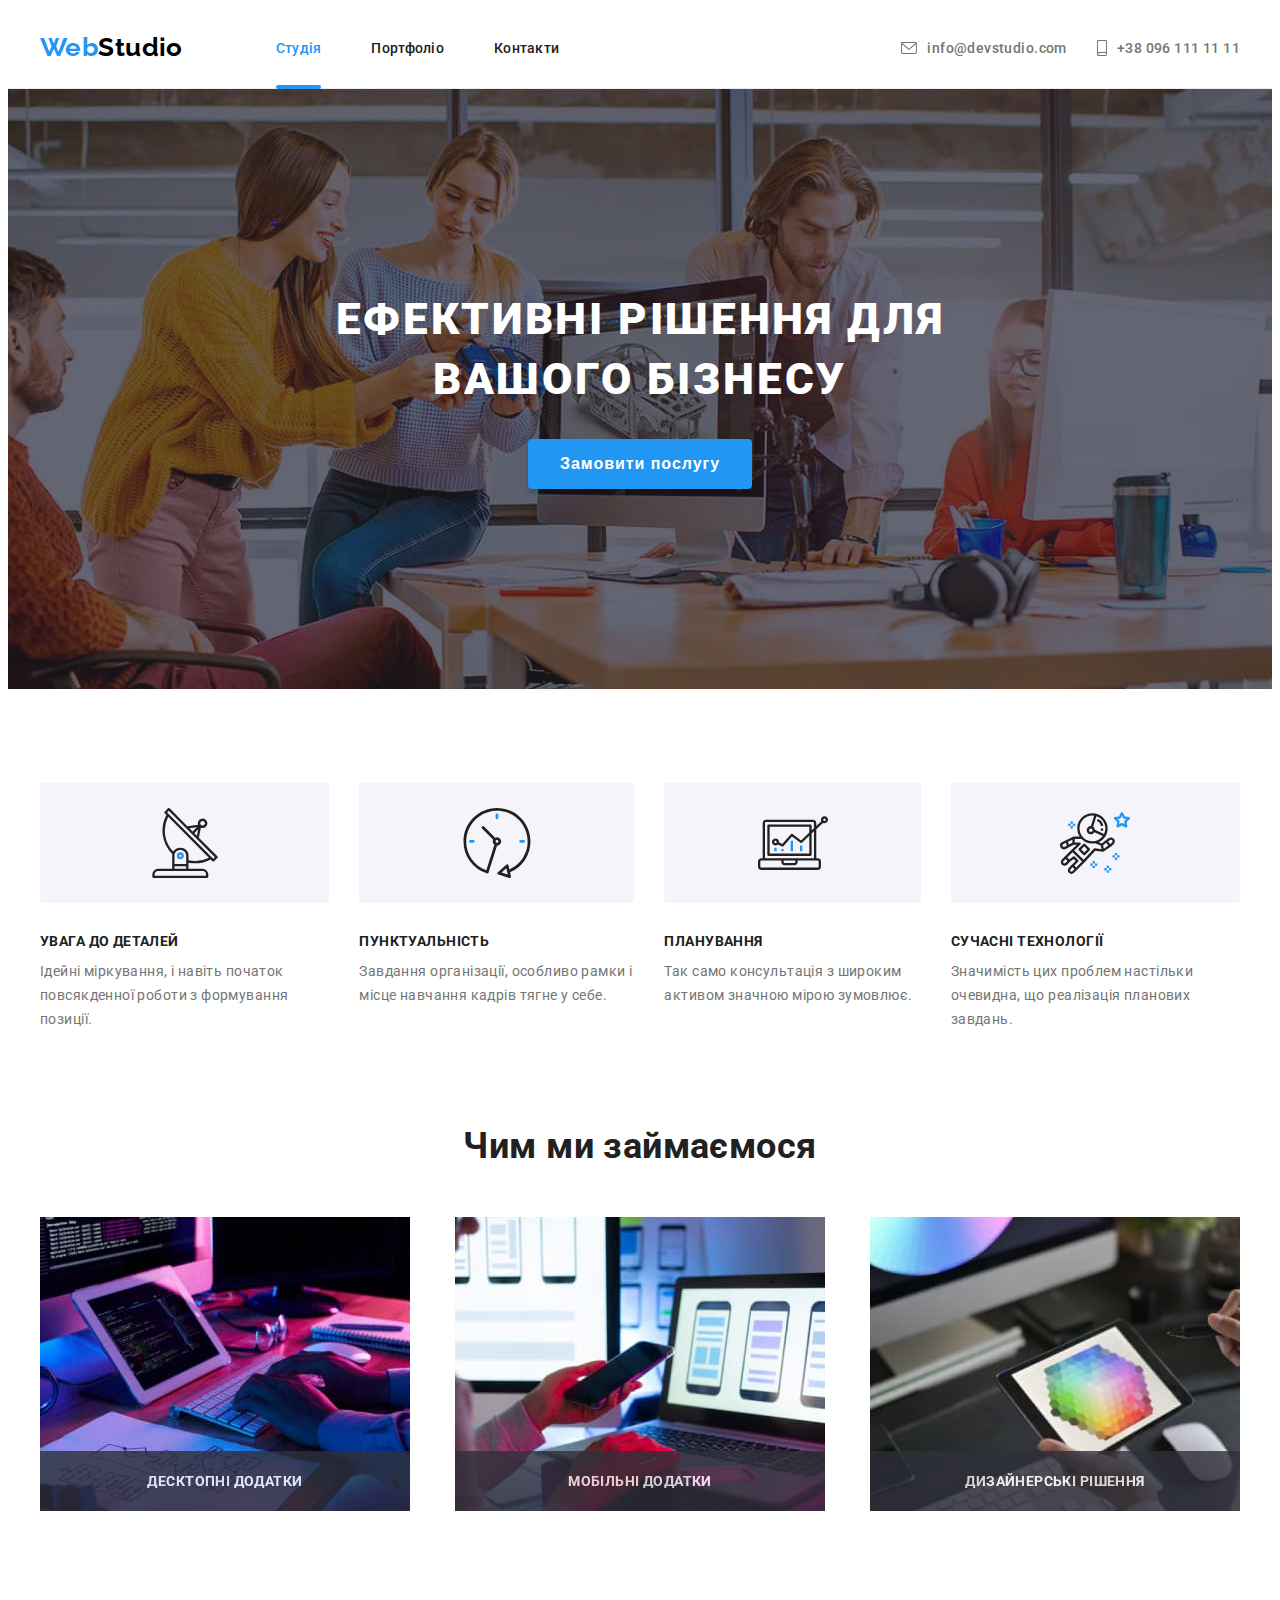
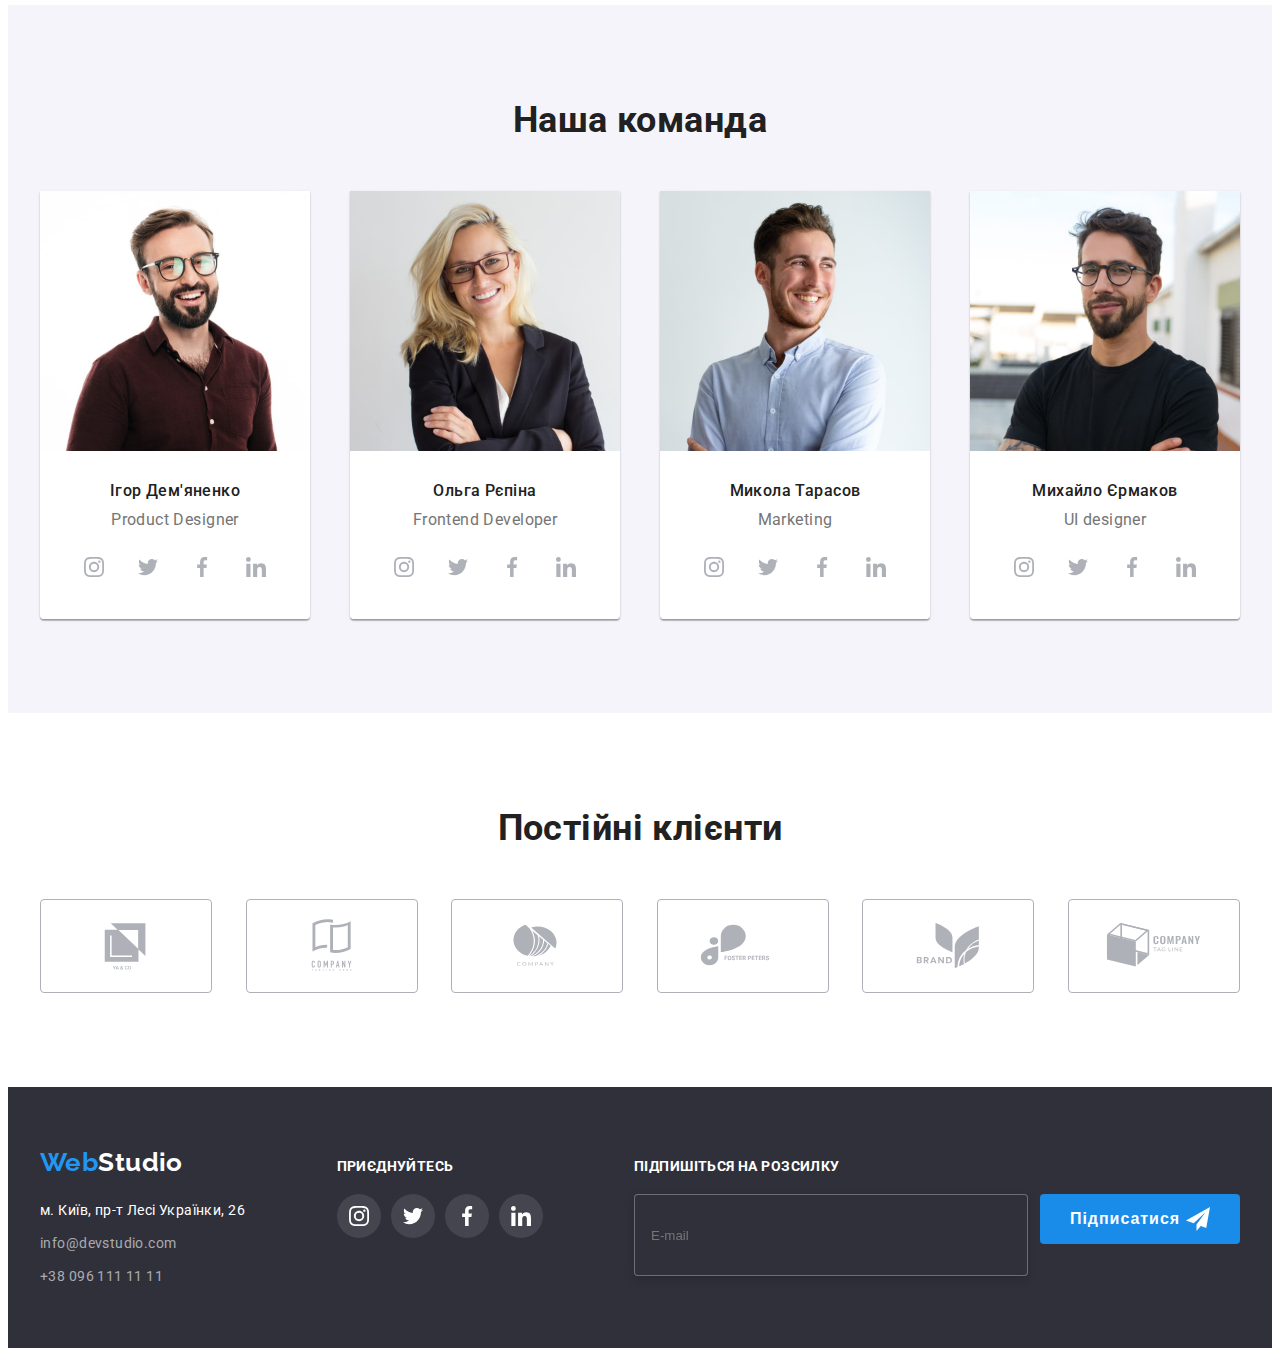
==== index.html @ b74ace6b "Initial commit" ====
<!DOCTYPE html>
<html lang="uk">
  <head>
    <meta charset="UTF-8" />
    <meta http-equiv="X-UA-Compatible" content="IE=edge" />
    <meta name="viewport" content="width=device-width, initial-scale=1.0" />
    <title>Студія</title>
    <link rel="preconnect" href="https://fonts.googleapis.com" />
    <link rel="preconnect" href="https://fonts.gstatic.com" crossorigin />
    <link
      href="https://fonts.googleapis.com/css2?family=Raleway:wght@700&family=Roboto:wght@400;500;700;900&display=swap"
      rel="stylesheet"
    />
    <link
      rel="stylesheet"
      href="https://cdnjs.cloudflare.com/ajax/libs/modern-normalize/1.1.0/modern-normalize.min.css"
      integrity="sha512-wpPYUAdjBVSE4KJnH1VR1HeZfpl1ub8YT/NKx4PuQ5NmX2tKuGu6U/JRp5y+Y8XG2tV+wKQpNHVUX03MfMFn9Q=="
      crossorigin="anonymous"
      referrerpolicy="no-referrer"
    />
    <link rel="stylesheet" href="./css/styles.css" />
  </head>
  <body>
    <header class="page-header">
      <div class="conteiner">
        <nav class="page-header__navigation">
          <a class="logo page-header__logo--main" href="./index.html">
            <span class="logo__part">Web</span>Studio
          </a>
          <ul class="page-header__nav-list">
            <li class="page-header__nav-item">
              <a
                class="page-header__nav-link page-header__nav-link--active"
                href="./index.html"
                >Студія</a
              >
            </li>
            <li class="page-header__nav-item">
              <a class="page-header__nav-link" href="./portfolio.html"
                >Портфоліо</a
              >
            </li>
            <li class="page-header__nav-item">
              <a class="page-header__nav-link" href="">Контакти</a>
            </li>
          </ul>
        </nav>
        <ul class="page-header__contact-list">
          <li class="page-header__contact-item">
            <a
              class="page-header__contact-link"
              href="mailto:info@devstudio.com"
              ><svg class="page-header__contact-icon" width="16" height="12">
                <use href="./images/symbol-defs.svg#icon-envelope"></use>
              </svg>
              info@devstudio.com</a
            >
          </li>
          <li class="page-header__contact-item">
            <a class="page-header__contact-link" href="tel:+380961111111"
              ><svg class="page-header__contact-icon" width="10" height="16">
                <use href="./images/symbol-defs.svg#icon-smartphone"></use>
              </svg>
              +38 096 111 11 11</a
            >
          </li>
        </ul>
      </div>
    </header>
    <main>
      <!--section banner-->
      <section class="section-hero">
        <div class="conteiner">
          <h1 class="section-hero__title">
            ЕФЕКТИВНІ РІШЕННЯ ДЛЯ ВАШОГО БІЗНЕСУ
          </h1>
          <button class="section-hero__button" type="button" data-modal-open>
            Замовити послугу
          </button>
          <div class="backdrop is-hidden" data-modal>
            <div class="modal">
              <button class="modal__btn-close" data-modal-close>
                <svg class="modal__icon-close" width="18" height="18">
                  <use href="./images/symbol-defs.svg#icon-close-black"></use>
                </svg>
              </button>
              <p class="modal__feedback">
                Залиште свої дані, ми вам передзвонимо
              </p>
              <form class="modal__order-service">
                <label for="name" class="modal__form-field"
                  >Ім'я
                  <input
                    class="modal__form-input"
                    type="text"
                    name="username"
                    id="name"
                    placeholder=" "
                  />
                  <svg class="modal__form-icon" width="18" height="18">
                    <use
                      href="./images/symbol-defs.svg#icon-person-black"
                    ></use>
                  </svg>
                </label>
                <label for="user-phone" class="modal__form-field"
                  >Телефон
                  <input
                    class="modal__form-input"
                    type="tel"
                    name="user-phone"
                    id="user-phone"
                  /><svg class="modal__form-icon" width="18" height="18">
                    <use href="./images/symbol-defs.svg#icon-phone-black"></use>
                  </svg>
                </label>
                <label for="user-mail" class="modal__form-field">
                  Пошта
                  <input
                    class="modal__form-input"
                    type="email"
                    name="user-mail"
                    id="user-mail"
                  /><svg class="modal__form-icon" width="18" height="18">
                    <use href="./images/symbol-defs.svg#icon-email-black"></use>
                  </svg>
                </label>
                <label
                  for="comment"
                  class="modal__form-field modal__form-field--field-comment"
                >
                  Коментар
                  <textarea
                    class="modal__form-input modal__form-input--comment"
                    id="comment"
                    name="comment"
                    rows="5"
                    placeholder="Введіть текст"
                  ></textarea>
                </label>
                <label class="modal__form-chekbox">
                  <input
                    type="checkbox"
                    name="hobby"
                    value="agreement"
                    class="modal__checkbox"
                  />

                  <span class="modal__chek-border"
                    ><svg class="modal__chek-icon" width="16" height="15">
                      <use
                        href="./images/symbol-defs.svg#icon-icon-check"
                      ></use>
                    </svg>
                  </span>
                  <span class="modal__chek-text"
                    >Погоджуюся з розсилкою та приймаю</span
                  >
                  <a href="" class="modal__form-contract"> Умови договору</a>
                </label>
                <button type="submit" class="form-btn">Відправити</button>
              </form>
            </div>
          </div>
        </div>
      </section>
      <!--section benefits-->
      <section class="section">
        <div class="conteiner">
          <h2 class="section-title visually-hidden">Переваги</h2>
          <ul class="benefits-section__list">
            <li class="benefits-section__item">
              <div class="benefits-section__box">
                <svg class="benefits-section__icon">
                  <use href="./images/symbol-defs.svg#icon-antenna"></use>
                </svg>
              </div>
              <h3 class="benefits-section__sub-title sub-title">
                УВАГА ДО ДЕТАЛЕЙ
              </h3>
              <p class="benefits-section__advantage">
                Ідейні міркування, і навіть початок повсякденної роботи з
                формування позиції.
              </p>
            </li>
            <li class="benefits-section__item">
              <div class="benefits-section__box">
                <svg class="benefits-section__icon">
                  <use href="./images/symbol-defs.svg#icon-clock"></use>
                </svg>
              </div>
              <h3 class="benefits-section__sub-title sub-title">
                ПУНКТУАЛЬНІСТЬ
              </h3>
              <p class="benefits-section__advantage">
                Завдання організації, особливо рамки і місце навчання кадрів
                тягне у себе.
              </p>
            </li>
            <li class="benefits-section__item">
              <div class="benefits-section__box">
                <svg class="benefits-section__icon">
                  <use href="./images/symbol-defs.svg#icon-diagram"></use>
                </svg>
              </div>
              <h3 class="benefits-section__sub-title sub-title">ПЛАНУВАННЯ</h3>
              <p class="benefits-section__advantage">
                Так само консультація з широким активом значною мірою зумовлює.
              </p>
            </li>
            <li class="benefits-section__item">
              <div class="benefits-section__box">
                <svg class="benefits-section__icon">
                  <use href="./images/symbol-defs.svg#icon-astronaut"></use>
                </svg>
              </div>
              <h3 class="benefits-section__sub-title sub-title">
                СУЧАСНІ ТЕХНОЛОГІЇ
              </h3>
              <p class="benefits-section__advantage">
                Значимість цих проблем настільки очевидна, що реалізація
                планових завдань.
              </p>
            </li>
          </ul>
        </div>
      </section>
      <!--section employments-->
      <section class="employments-section section">
        <div class="conteiner">
          <h2 class="section-title">Чим ми займаємося</h2>
          <ul class="employments-section__list">
            <li class="employments-section__item">
              <div class="employments-section__card">
                <img src="./images/coding.jpg" alt="кодимо" width="370" />
                <p class="employments-section__sub-title">Десктопні додатки</p>
              </div>
            </li>
            <li class="employments-section__item">
              <div class="employments-section__card">
                <img src="./images/work.jpg" alt="дизайн" width="370" />
                <p class="employments-section__sub-title">Мобільні додатки</p>
              </div>
            </li>
            <li class="employments-section__item">
              <div class="employments-section__card">
                <img
                  src="./images/take-color.jpg"
                  alt="вибір кольору"
                  width="370"
                />
                <p class="employments-section__sub-title">
                  Дизайнерські рішення
                </p>
              </div>
            </li>
          </ul>
        </div>
      </section>
      <!--section team-->
      <section class="team-section section">
        <div class="conteiner">
          <h2 class="section-title">Наша команда</h2>
          <ul class="team-section__list">
            <li class="team-section__item">
              <img
                class="player__image"
                src="./images/igor-demjanenko.jpg"
                alt="Ігор_Дем'яненко"
                width="270"
              />
              <div class="player__data">
                <h3 class="player__sub-title">Ігор Дем'яненко</h3>
                <p class="player__position">Product Designer</p>
                <ul class="social-network__list">
                  <li class="social-network__item">
                    <a class="social-network__media" href="#">
                      <svg class="social-network__icon">
                        <use
                          href="./images/symbol-defs.svg#icon-instagram"
                        ></use>
                      </svg>
                    </a>
                  </li>
                  <li class="social-network__item">
                    <a class="social-network__media" href="#">
                      <svg class="social-network__icon">
                        <use href="./images/symbol-defs.svg#icon-twitter"></use>
                      </svg>
                    </a>
                  </li>
                  <li class="social-network__item">
                    <a class="social-network__media" href="#">
                      <svg class="social-network__icon">
                        <use
                          href="./images/symbol-defs.svg#icon-facebook"
                        ></use>
                      </svg>
                    </a>
                  </li>
                  <li class="social-network__item">
                    <a class="social-network__media" href="#">
                      <svg class="social-network__icon">
                        <use
                          href="./images/symbol-defs.svg#icon-linkedin"
                        ></use>
                      </svg>
                    </a>
                  </li>
                </ul>
              </div>
            </li>

            <li class="team-section__item">
              <img
                class="team-section__image"
                src="./images/olga-repina.jpg"
                alt="Ольга_Рєпіна"
                width="270"
              />
              <div class="player__data">
                <h3 class="player__sub-title">Ольга Рєпіна</h3>
                <p class="player__position">Frontend Developer</p>
                <ul class="social-network__list">
                  <li class="social-network__item">
                    <a href="#" class="social-network__media">
                      <svg class="social-network__icon">
                        <use
                          href="./images/symbol-defs.svg#icon-instagram"
                        ></use>
                      </svg>
                    </a>
                  </li>
                  <li class="social-network__item">
                    <a href="#" class="social-network__media">
                      <svg class="social-network__icon">
                        <use href="./images/symbol-defs.svg#icon-twitter"></use>
                      </svg>
                    </a>
                  </li>
                  <li class="social-network__item">
                    <a href="#" class="social-network__media">
                      <svg class="social-network__icon">
                        <use
                          href="./images/symbol-defs.svg#icon-facebook"
                        ></use>
                      </svg>
                    </a>
                  </li>
                  <li class="social-network__item">
                    <a href="#" class="social-network__media">
                      <svg class="social-network__icon">
                        <use
                          href="./images/symbol-defs.svg#icon-linkedin"
                        ></use>
                      </svg>
                    </a>
                  </li>
                </ul>
              </div>
            </li>
            <li class="team-section__item">
              <img
                class="team-section__image"
                src="./images/nikola-tarasov.jpg"
                alt="Микола_Тарасов"
                width="270"
              />
              <div class="player__data">
                <h3 class="player__sub-title">Микола Тарасов</h3>
                <p class="player__position">Marketing</p>
                <ul class="social-network__list">
                  <li class="social-network__item">
                    <a href="#" class="social-network__media">
                      <svg class="social-network__icon">
                        <use
                          href="./images/symbol-defs.svg#icon-instagram"
                        ></use>
                      </svg>
                    </a>
                  </li>
                  <li class="social-network__item">
                    <a href="#" class="social-network__media">
                      <svg class="social-network__icon">
                        <use href="./images/symbol-defs.svg#icon-twitter"></use>
                      </svg>
                    </a>
                  </li>
                  <li class="social-network__item">
                    <a href="#" class="social-network__media">
                      <svg class="social-network__icon">
                        <use
                          href="./images/symbol-defs.svg#icon-facebook"
                        ></use>
                      </svg>
                    </a>
                  </li>
                  <li class="social-network__item">
                    <a href="#" class="social-network__media">
                      <svg class="social-network__icon">
                        <use
                          href="./images/symbol-defs.svg#icon-linkedin"
                        ></use>
                      </svg>
                    </a>
                  </li>
                </ul>
              </div>
            </li>
            <li class="team-section__item">
              <img
                class="team-section__image"
                src="./images/majkl-ermakov.jpg"
                alt="Михайло_Єрмаков"
                width="270"
              />
              <div class="player__data">
                <h3 class="player__sub-title">Михайло Єрмаков</h3>
                <p class="player__position">UI designer</p>
                <ul class="social-network__list">
                  <li class="social-network__item">
                    <a href="#" class="social-network__media">
                      <svg class="social-network__icon">
                        <use
                          href="./images/symbol-defs.svg#icon-instagram"
                        ></use>
                      </svg>
                    </a>
                  </li>
                  <li class="social-network__item">
                    <a href="#" class="social-network__media">
                      <svg class="social-network__icon">
                        <use href="./images/symbol-defs.svg#icon-twitter"></use>
                      </svg>
                    </a>
                  </li>
                  <li class="social-network__item">
                    <a href="#" class="social-network__media">
                      <svg class="social-network__icon">
                        <use
                          href="./images/symbol-defs.svg#icon-facebook"
                        ></use>
                      </svg>
                    </a>
                  </li>
                  <li class="social-network__item">
                    <a href="#" class="social-network__media">
                      <svg class="social-network__icon">
                        <use
                          href="./images/symbol-defs.svg#icon-linkedin"
                        ></use>
                      </svg>
                    </a>
                  </li>
                </ul>
              </div>
            </li>
          </ul>
        </div>
      </section>
      <!--5 section clients-->
      <section class="section">
        <div class="conteiner">
          <h2 class="section-title">Постійні клієнти</h2>
          <ul class="client__list">
            <li class="client__item">
              <a class="client__link" href="#">
                <svg class="client__icon">
                  <use href="./images/symbol-defs.svg#icon-Logo-one"></use>
                </svg>
              </a>
            </li>
            <li class="client__item">
              <a href="" class="client__link">
                <svg class="client__icon">
                  <use href="./images/symbol-defs.svg#icon-Logo-two"></use>
                </svg>
              </a>
            </li>
            <li class="client__item">
              <a href="" class="client__link"
                ><svg class="client__icon">
                  <use href="./images/symbol-defs.svg#icon-Logo-three"></use>
                </svg>
              </a>
            </li>
            <li class="client__item">
              <a href="" class="client__link">
                <svg class="client__icon">
                  <use href="./images/symbol-defs.svg#icon-Logo-four"></use>
                </svg>
              </a>
            </li>
            <li class="client__item">
              <a href="" class="client__link">
                <svg class="client__icon">
                  <use href="./images/symbol-defs.svg#icon-Logo-five"></use>
                </svg>
              </a>
            </li>
            <li class="client__item">
              <a href="" class="client__link">
                <svg class="client__icon">
                  <use href="./images/symbol-defs.svg#icon-Logo-six"></use>
                </svg>
              </a>
            </li>
          </ul>
        </div>
      </section>
    </main>
    <footer class="footer">
      <div class="conteiner">
        <div class="footer-contacts">
          <a href="index.html" class="logo footer-contact__logo--dark"
            ><span class="logo__part">Web</span>Studio</a
          >
          <address>
            <ul class="footer-contacts__list">
              <li class="footer-contacts__item">
                <a
                  href="https://goo.gl/maps/CPtrU1FHBa2aNyZL9"
                  target="_blank"
                  rel="noopener noreferrer nofollow"
                  class="footer-contacts__map"
                  >м. Київ, пр-т Лесі Українки, 26</a
                >
              </li>
              <li class="footer-contacts__item">
                <a href="mailto:info@devstudio.com" class="footer-contact__link"
                  >info@devstudio.com</a
                >
              </li>
              <li class="footer-contacts__item">
                <a href="tel:+380961111111" class="footer-contact__link"
                  >+38 096 111 11 11</a
                >
              </li>
            </ul>
          </address>
        </div>
        <div class="footer-media">
          <p class="footer-media__sub-title">приєднуйтесь</p>
          <ul class="social-network__list">
            <li class="social-network__item">
              <a
                href="#"
                class="social-network__media social-network__media--footer-style"
              >
                <svg class="social-network__icon">
                  <use href="./images/symbol-defs.svg#icon-instagram"></use>
                </svg>
              </a>
            </li>
            <li class="social-network__item">
              <a
                href="#"
                class="social-network__media social-network__media--footer-style"
              >
                <svg class="social-network__icon">
                  <use href="./images/symbol-defs.svg#icon-twitter"></use>
                </svg>
              </a>
            </li>
            <li class="social-network__item">
              <a
                href="#"
                class="social-network__media social-network__media--footer-style"
              >
                <svg class="social-network__icon">
                  <use href="./images/symbol-defs.svg#icon-facebook"></use>
                </svg>
              </a>
            </li>
            <li class="social-network__item">
              <a
                href="#"
                class="social-network__media social-network__media--footer-style"
              >
                <svg class="social-network__icon">
                  <use href="./images/symbol-defs.svg#icon-linkedin"></use>
                </svg>
              </a>
            </li>
          </ul>
        </div>
        <div class="footer-subscribe">
          <p class="footer-media__sub-title">Підпишіться на розсилку</p>
          <form class="form-subscribe__form">
            <label for="subscribe-mail" class="form-subscribe__field">
              <input
                class="form-subscribe__input"
                type="email"
                name="subscribe-mail"
                id="subscribe-mail"
                placeholder="E-mail"
              />
            </label>
            <button type="submit" class="form-btn form-btn--footer-style">
              Підписатися
              <svg class="form-btn__icon-footer" width="24" height="24">
                <use href="./images/symbol-defs.svg#icon-icon-send"></use>
              </svg>
            </button>
          </form>
        </div>
      </div>
    </footer>
    <script src="./js/modal.js"></script>
  </body>
</html>
---- css/styles.css ----
:root {
  --brand-color: #2196f3;
  --main-text-color: #212121;
  --other-text-color: #757575;
  --background-main: #ffffff;
  --other-bg: #f5f4fa;
  --icon-color: #afb1b8;
  --dark-bg: #2f303a;
}

body {
  font-family: "Roboto", sans-serif;
  font-size: 14px;
  color: var(--main-text-color);
  letter-spacing: 0.03em;
  background-color: var(--background-main);
}

.visually-hidden {
  position: absolute;
  white-space: nowrap;
  width: 1px;
  height: 1px;
  overflow: hidden;
  border: 0;
  padding: 0;
  clip: rect(0 0 0 0);
  clip-path: inset(50%);
  margin: -1px;
}

.conteiner {
  width: 1200px;
  padding-left: 15px;
  padding-right: 15px;
  margin-right: auto;
  margin-left: auto;
}

.section {
  padding-top: 94px;
  padding-bottom: 94px;
}

img,
svg {
  display: block;
}
/*стилі шапки(header)*/
.page-header {
  background-color: var(--background-main);
  border-bottom: 1px solid #ececec;
}

.page-header .conteiner {
  display: flex;
}

.page-header__navigation {
  display: flex;
  align-items: center;
}

.page-header__logo--main {
  margin-right: 93px;
  padding-top: 24px;
  padding-bottom: 25px;

  color: #000000;
}

.logo {
  font-family: "Raleway";
  font-style: normal;
  font-weight: 700;
  font-size: 26px;
  line-height: calc(31 / 26);
  text-decoration: none;
}

.logo__part {
  color: var(--brand-color);
}

.page-header__nav-item:not(:last-child) {
  margin-right: 50px;
}

.page-header__nav-list {
  display: flex;
  margin: 0;
  padding-left: 0;
  list-style: none;
}

.page-header__nav-link {
  display: block;
  position: relative;
  padding: 32px 0;

  font-weight: 500;
  line-height: calc(16 / 14);
  letter-spacing: 0.02em;
  text-decoration: none;

  color: var(--main-text-color);
  transition: color 250ms cubic-bezier(0.4, 0, 0.2, 1);
}

.page-header__nav-link--active::after {
  position: absolute;
  bottom: -1px;
  border-radius: 2px;
  left: 0;
  content: "";
  width: 100%;
  height: 4px;

  background-color: var(--brand-color);
}

.page-header__nav-link:hover,
.page-header__nav-link:focus {
  color: var(--brand-color);
}
.page-header__nav-link--active {
  color: var(--brand-color);
}

.page-header__contact-list {
  display: flex;
  margin: 0;
  padding-left: 0;
  margin-left: auto;
  list-style: none;
}

.page-header__contact-item:not(:last-child) {
  margin-right: 30px;
}

.page-header__contact-icon {
  margin-right: 10px;

  fill: currentColor;
}

.page-header__contact-link {
  display: flex;
  align-items: center;
  padding: 32px 0;

  font-weight: 500;
  line-height: calc(16 / 14);
  text-decoration: none;

  transition: color 250ms cubic-bezier(0.4, 0, 0.2, 1),
    fill 250ms cubic-bezier(0.4, 0, 0.2, 1);
  color: var(--other-text-color);
}

.page-header__contact-link:hover,
.page-header__contact-link:focus {
  color: var(--brand-color);
}

/*стилі студії(1я страниця)
1-я секція*/

.section-hero {
  padding-top: 200px;
  padding-bottom: 200px;
  margin-right: auto;
  margin-left: auto;
  max-width: 1600px;

  background-image: linear-gradient(
      rgba(47, 48, 58, 0.4),
      rgba(47, 48, 58, 0.4)
    ),
    url("../images/bghero.jpg");
  background-repeat: no-repeat;
  background-position: center;
  background-color: var(--dark-bg);
}

.section-hero__title {
  width: 696px;
  font-weight: 900;
  font-size: 44px;
  line-height: calc(60 / 44);
  text-align: center;
  letter-spacing: 0.06em;
  text-transform: uppercase;

  color: var(--background-main);

  margin: 0 auto 30px;
}

.section-hero__button {
  display: block;
  margin-left: auto;
  margin-right: auto;
  min-width: 216px;
  padding: 10px 32px;
  border: none;
  box-shadow: 0px 4px 4px rgba(0, 0, 0, 0.15);
  border-radius: 4px;
  cursor: pointer;

  font-weight: 700;
  font-size: 16px;
  line-height: calc(30 / 16);
  letter-spacing: 0.06em;

  background-color: var(--brand-color);
  color: var(--background-main);
  transition: background-color 250ms cubic-bezier(0.4, 0, 0.2, 1);
}

.section-hero__button:hover,
.section-hero__button:focus {
  background-color: #188ce8;
}

/* backdrop for modal window */

.backdrop {
  position: fixed;
  z-index: 51;
  top: 0;
  left: 0;
  width: 100%;
  height: 100%;
  background-color: rgba(0, 0, 0, 0.2);
  transition: opacity 250ms cubic-bezier(0.4, 0, 0.2, 1);
}

.backdrop.is-hidden {
  opacity: 0;
  pointer-events: none;
}

.backdrop.is-hidden .modal {
  transform: translate(-50%, -50%) scale(1.1);
  transition: transform 250ms cubic-bezier(0.4, 0, 0.2, 1);
}

.modal {
  position: absolute;
  top: 50%;
  left: 50%;
  padding: 40px;
  width: 528px;
  height: 581px;

  opacity: 1;
  border-radius: 4px;
  background: var(--background-main);
  box-shadow: 0px 1px 3px rgba(0, 0, 0, 0.12), 0px 1px 1px rgba(0, 0, 0, 0.14),
    0px 2px 1px rgba(0, 0, 0, 0.2);

  transform: scale(1) translate(-50%, -50%);
  transition: transform 250ms cubic-bezier(0.4, 0, 0.2, 1);
}

.modal__btn-close {
  position: absolute;
  display: flex;
  align-items: center;
  justify-content: center;
  top: 8px;
  right: 8px;
  width: 30px;
  height: 30px;
  padding: 0;

  cursor: pointer;
  border-radius: 50%;
  background: #ffffff;
  border: 1px solid rgba(0, 0, 0, 0.1);
  fill: currentColor;

  transition: fill 250ms cubic-bezier(0.4, 0, 0.2, 1);
}

.modal__btn-close:hover,
.modal__btn-close:focus {
  fill: var(--brand-color);
}

.modal__feedback {
  margin-top: 0;
  margin-bottom: 12px;

  font-weight: 700;
  font-size: 20px;
  line-height: calc(23 / 20);
  text-align: center;

  color: var(--main-text-color);
}
/* madal form */
.modal__order-service {
  display: flex;
  flex-direction: column;

  font-weight: 400;
  font-size: 12px;
  line-height: calc(14 / 12);
  letter-spacing: 0.01em;

  color: var(--other-text-color);
}

.modal__form-field {
  position: relative;
  display: flex;
  flex-direction: column;
  margin-bottom: 10px;
}

.modal__form-field--field-comment {
  margin-bottom: 20px;
}

.modal__form-input {
  height: 40px;
  padding: 12px 42px;
  margin-top: 4px;

  cursor: pointer;
  border: 1px solid rgba(33, 33, 33, 0.2);
  border-radius: 4px;
  transition: color 250ms cubic-bezier(0.4, 0, 0.2, 1);
}

.modal__form-icon {
  position: absolute;
  bottom: 11px;
  left: 12px;
  transition: color 250ms cubic-bezier(0.4, 0, 0.2, 1);
}

.modal__form-input:focus-visible {
  outline: 1px solid var(--brand-color);
}

.modal__form-input:focus + .modal__form-icon {
  fill: var(--brand-color);
  filter: drop-shadow(0px 4px 4px rgba(0, 0, 0, 0.5));
}

.modal__form-input--comment {
  padding: 12px 16px;
  resize: none;
  height: 120px;
}
.modal__form-input--comment::placeholder {
  color: rgba(117, 117, 117, 0.5);
}

.modal__form-chekbox {
  display: flex;
  align-items: center;
  cursor: pointer;

  margin: 0 auto 30px;

  font-size: 14px;
  line-height: calc(24 / 14);
}

.modal__checkbox {
  position: absolute;
  white-space: nowrap;
  width: 1px;
  height: 1px;
  overflow: hidden;
  border: 0;
  padding: 0;
  clip: rect(0 0 0 0);
  clip-path: inset(50%);
  margin: -1px;
}

.modal__form-contract {
  margin-left: 3px;
  color: var(--brand-color);
}

.modal__chek-border {
  position: relative;
  display: inline-block;
  margin-right: 8px;
  width: 16px;
  height: 15px;
  color: transparent;
  border: 2px solid #000000;
  border-radius: 4px;
  transition: border 250ms cubic-bezier(0.4, 0, 0.2, 1);
}
.modal__chek-icon {
  position: absolute;
  left: -2px;
  top: -2px;
  opacity: 0;
  fill: var(--background-main);
  transition: fill 250ms cubic-bezier(0.4, 0, 0.2, 1),
    opacity 250ms cubic-bezier(0.4, 0, 0.2, 1);
}

.modal__checkbox:checked ~ .modal__chek-border,
.modal__checkbox:checked ~ .modal__chek-border .modal__chek-icon {
  fill: var(--brand-color);
  border-color: var(--brand-color);
  opacity: 1;
}

.form-btn {
  width: 200px;
  height: 50px;
  margin: 0 auto;

  text-align: center;
  font-weight: 700;
  font-size: 16px;
  line-height: calc(30 / 16);
  letter-spacing: 0.06em;
  cursor: pointer;

  color: var(--background-main);
  background-color: #188ce8;
  border-color: transparent;
  border-radius: 4px;
}
.form-btn:hover {
  box-shadow: 0px 4px 4px rgba(0, 0, 0, 0.15);
}
/*2я секція - переваги*/
/*стилі заголовків сецій 2-4*/

.section-title {
  margin-top: 0;
  margin-bottom: 50px;

  font-size: 36px;
  line-height: calc(42 / 36);
  text-align: center;
}

.benefits-section__list {
  display: flex;
  gap: 30px;
  margin: 0;
  padding: 0;
  list-style: none;
}

.benefits-section__item {
  flex-basis: calc((100%-90px) / 4);
}

.benefits-section__box {
  display: flex;
  align-items: center;
  justify-content: center;
  height: 120px;
  background-color: var(--other-bg);
  border-radius: 4px;
  margin-bottom: 30px;
}

.benefits-section__icon {
  width: 70px;
  height: 70px;
}

.benefits-section__sub-title {
  margin-top: 0;
  margin-bottom: 10px;

  font-size: 14px;
  line-height: calc(16 / 14);
  text-transform: uppercase;
}

.benefits-section__advantage {
  margin: 0;

  line-height: calc(24 / 14);
  color: var(--other-text-color);
}
/*3я секція - чим ми займаємося
section employments*/

.employments-section {
  padding-top: 0;
}

.employments-section__list {
  display: flex;
  justify-content: space-between;

  margin: 0;
  padding: 0;
  list-style: none;
}

.employment {
  display: block;
}
.employments-section__card {
  position: relative;
}

.employments-section__sub-title {
  position: absolute;
  bottom: 0;
  width: 100%;
  padding: 22px 0;
  margin: 0;

  font-size: 14px;
  font-weight: 700;
  line-height: calc(16 / 14);
  text-transform: uppercase;
  text-align: center;

  color: var(--background-main);
  background-color: var(--dark-bg);
  opacity: 0.8;
}
/*4а секція - наша команда*/
.team-section {
  background-color: #f5f4fa;
}

.team-section__list {
  display: flex;
  justify-content: space-between;
  margin: 0;
  padding: 0;
  list-style: none;
}

.team-section__item {
  overflow: hidden;
  border-radius: 0px 0px 4px 4px;
  box-shadow: 0px 1px 3px rgba(0, 0, 0, 0.12), 0px 1px 1px rgba(0, 0, 0, 0.14),
    0px 2px 1px rgba(0, 0, 0, 0.2);
}

.player__data {
  padding-top: 30px;
  padding-bottom: 30px;
  background: var(--background-main);
}

.player__sub-title {
  margin-bottom: 10px;
  margin-top: 0;

  font-weight: 500;
  font-size: 16px;
  line-height: calc(19 / 16);
  text-align: center;
}
.player__position {
  margin-top: 0;
  margin-bottom: 16px;

  font-size: 16px;
  line-height: calc(19 / 16);
  text-align: center;
  color: var(--other-text-color);
}

.social-network__list {
  display: flex;
  padding: 0;
  margin: 0;
  list-style: none;

  gap: 10px;
  justify-content: center;
}

.social-network__media {
  display: flex;
  align-items: center;
  justify-content: center;
  width: 44px;
  height: 44px;
  border-radius: 50%;

  text-decoration: none;
  fill: var(--icon-color);
  background-color: var(--background-main);

  transition: background-color 250ms cubic-bezier(0.4, 0, 0.2, 1),
    fill 500ms cubic-bezier(0.4, 0, 0.2, 1) 125ms;
}

.social-network__icon {
  width: 20px;
  height: 20px;
}

.social-network__media:hover,
.social-network__media:focus {
  background-color: var(--brand-color);
  fill: var(--background-main);
}

/* 5я секция */

.client__list {
  display: flex;
  justify-content: space-between;
  padding: 0;
  margin: 0;

  list-style: none;
}

.client__link {
  display: flex;
  align-items: center;
  justify-content: center;
  width: 170px;
  height: 92px;

  text-decoration: none;
  border: 1px solid var(--icon-color);
  border-radius: 4px;
  transition: fill 250ms cubic-bezier(0.4, 0, 0.2, 1),
    border 250ms cubic-bezier(0.4, 0, 0.2, 1);
}

.client__link:hover,
.client__link:focus {
  border: 1px solid var(--brand-color);
}

.client__link:hover .client__icon,
.client__link:focus .client__icon {
  fill: var(--brand-color);
}

.client__icon {
  fill: var(--icon-color);
  width: 106px;
  height: 60px;
  transition: fill 250ms cubic-bezier(0.4, 0, 0.2, 1);
}

/*стилі портфоліо(2я страниця)*/
/*  - філтер*/
.project__filter-list {
  display: flex;
  justify-content: center;
  margin-top: 0;
  margin-bottom: 56px;
  padding: 0;
  list-style: none;
}

.project__filter-item:not(:last-child) {
  margin-right: 8px;
}

.project__filter-button {
  padding: 6px 25px;

  font-family: inherit;
  letter-spacing: inherit;
  font-weight: 500;
  font-size: 16px;
  line-height: calc(26 / 16);
  text-align: center;
  cursor: pointer;

  border-radius: 4px;
  border-color: transparent;
  background-color: var(--other-bg);
  transition: color 250ms cubic-bezier(0.4, 0, 0.2, 1),
    background-color 250ms cubic-bezier(0.4, 0, 0.2, 1),
    box-shadow 250ms cubic-bezier(0.4, 0, 0.2, 1);
}
.project__filter-button:hover,
.project__filter-button:focus {
  background-color: var(--brand-color);
  color: var(--background-main);
  box-shadow: 0px 3px 1px rgba(0, 0, 0, 0.1), 0px 1px 2px rgba(0, 0, 0, 0.08),
    0px 2px 2px rgba(0, 0, 0, 0.12);
}
/*2а секція - розділи*/

.project__list {
  display: flex;
  flex-wrap: wrap;
  gap: 30px;

  margin: 0;
  padding: 0;
  list-style: none;
}

.project__item {
  width: 370px;
  background: var(--background-main);
  transition: box-shadow 250ms cubic-bezier(0.4, 0, 0.2, 1);
}

.project__item:hover,
.project__item:focus {
  box-shadow: 0px 1px 1px rgba(0, 0, 0, 0.12), 0px 4px 4px rgba(0, 0, 0, 0.06),
    1px 4px 6px rgba(0, 0, 0, 0.16);
}

.project__link {
  text-decoration: none;
}

.project__card {
  position: relative;
  overflow: hidden;
}

.project__item:hover .project__text {
  transform: translateY(0);
}

.project__text {
  margin: 0;
  font-size: 18px;
  line-height: calc(28 / 18);
  color: var(--background-main);

  position: absolute;
  top: 1px;
  left: 0;
  width: 100%;
  height: 100%;
  padding: 63px 24px;
  transform: translateY(100%);
  transition: transform 250ms cubic-bezier(0.4, 0, 0.2, 1);

  background-color: var(--brand-color);
  opacity: 0.9;
}

.project__main-box {
  border: 1px solid #eeeeee;
  border-top: none;
  padding: 20px 24px;
}

.project__sub-title {
  font-size: 18px;
  line-height: calc(36 / 18);
  letter-spacing: 0.06em;
  margin-top: 0;
  margin-bottom: 4px;
  color: var(--main-text-color);
}
.project__name {
  font-size: 16px;
  line-height: calc(30 / 16);
  color: var(--other-text-color);
  margin: 0;
}
/*стилі підвала(footer)*/
.footer {
  background-color: var(--dark-bg);
  padding: 60px 0;
}

.footer .conteiner {
  display: flex;
  align-items: baseline;
  justify-content: space-between;
}

.footer-contact__logo--dark {
  display: block;
  color: var(--background-main);
  margin-right: 0;
  margin-bottom: 20px;
  padding: 0;
}

.footer-contacts__list {
  margin: 0;
  padding: 0;

  list-style: none;
}

.footer-contacts__item:not(:last-child) {
  margin-bottom: 9px;
}

.footer-contacts__map {
  text-decoration: none;
  font-style: normal;
  font-weight: 400;
  line-height: calc(24 / 14);
  color: var(--background-main);
}

.footer-contact__link {
  font-style: normal;
  line-height: calc(24 / 14);
  text-decoration: none;

  color: rgba(255, 255, 255, 0.6);
  transition: color 250ms cubic-bezier(0.4, 0, 0.2, 1);
}

.footer-contact__link:hover,
.footer-contact__link:focus {
  color: var(--brand-color);
}

.footer-media__sub-title {
  margin-top: 0;
  margin-bottom: 20px;

  font-size: 14px;
  line-height: calc(16 / 14);
  text-transform: uppercase;
  font-weight: 700;

  color: var(--background-main);
}

.social-network__media--footer-style {
  fill: var(--background-main);
  background-color: rgba(255, 255, 255, 0.1);
}

/* footer subscribe */

.form-subscribe__form {
  display: flex;
  justify-content: center;
}
.form-subscribe__input {
  width: 360px;
  height: 50px;
  padding: 15px 16px;
  margin-right: 12px;

  color: var(--brand-color);
  background-color: var(--dark-bg);
  border: 1px solid rgba(255, 255, 255, 0.3);
  filter: drop-shadow(0px 4px 4px rgba(0, 0, 0, 0.15));
  border-radius: 4px;
  transition: outline 250ms cubic-bezier(0.4, 0, 0.2, 1),
    border 250ms cubic-bezier(0.4, 0, 0.2, 1);
}

.form-subscribe__input:focus,
.form-subscribe__input:hover,
.form-subscribe__input:focus-visible {
  outline: 1px solid var(--brand-color);
  border: 1px solid var(--brand-color);
}

.form-btn--footer-style {
  display: flex;
  justify-content: space-between;
  align-items: center;
  padding: 0 28px;
}
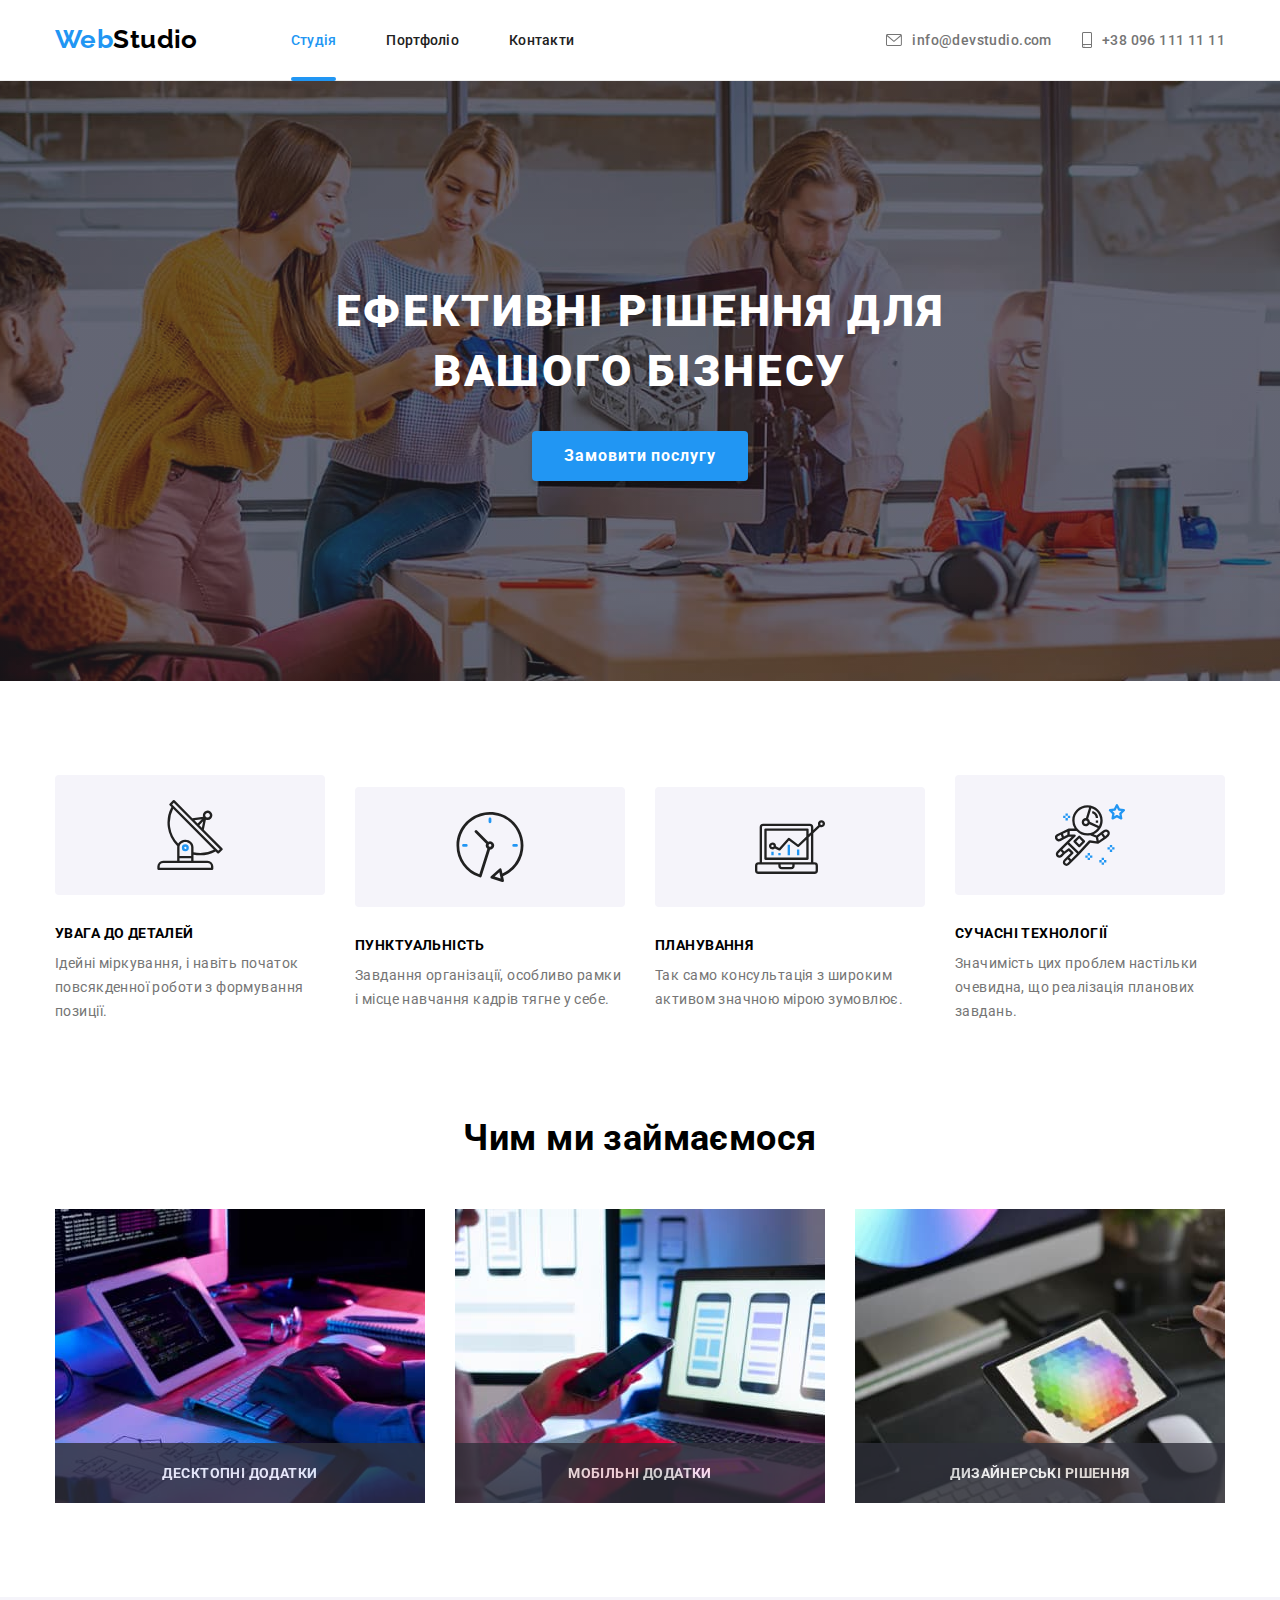
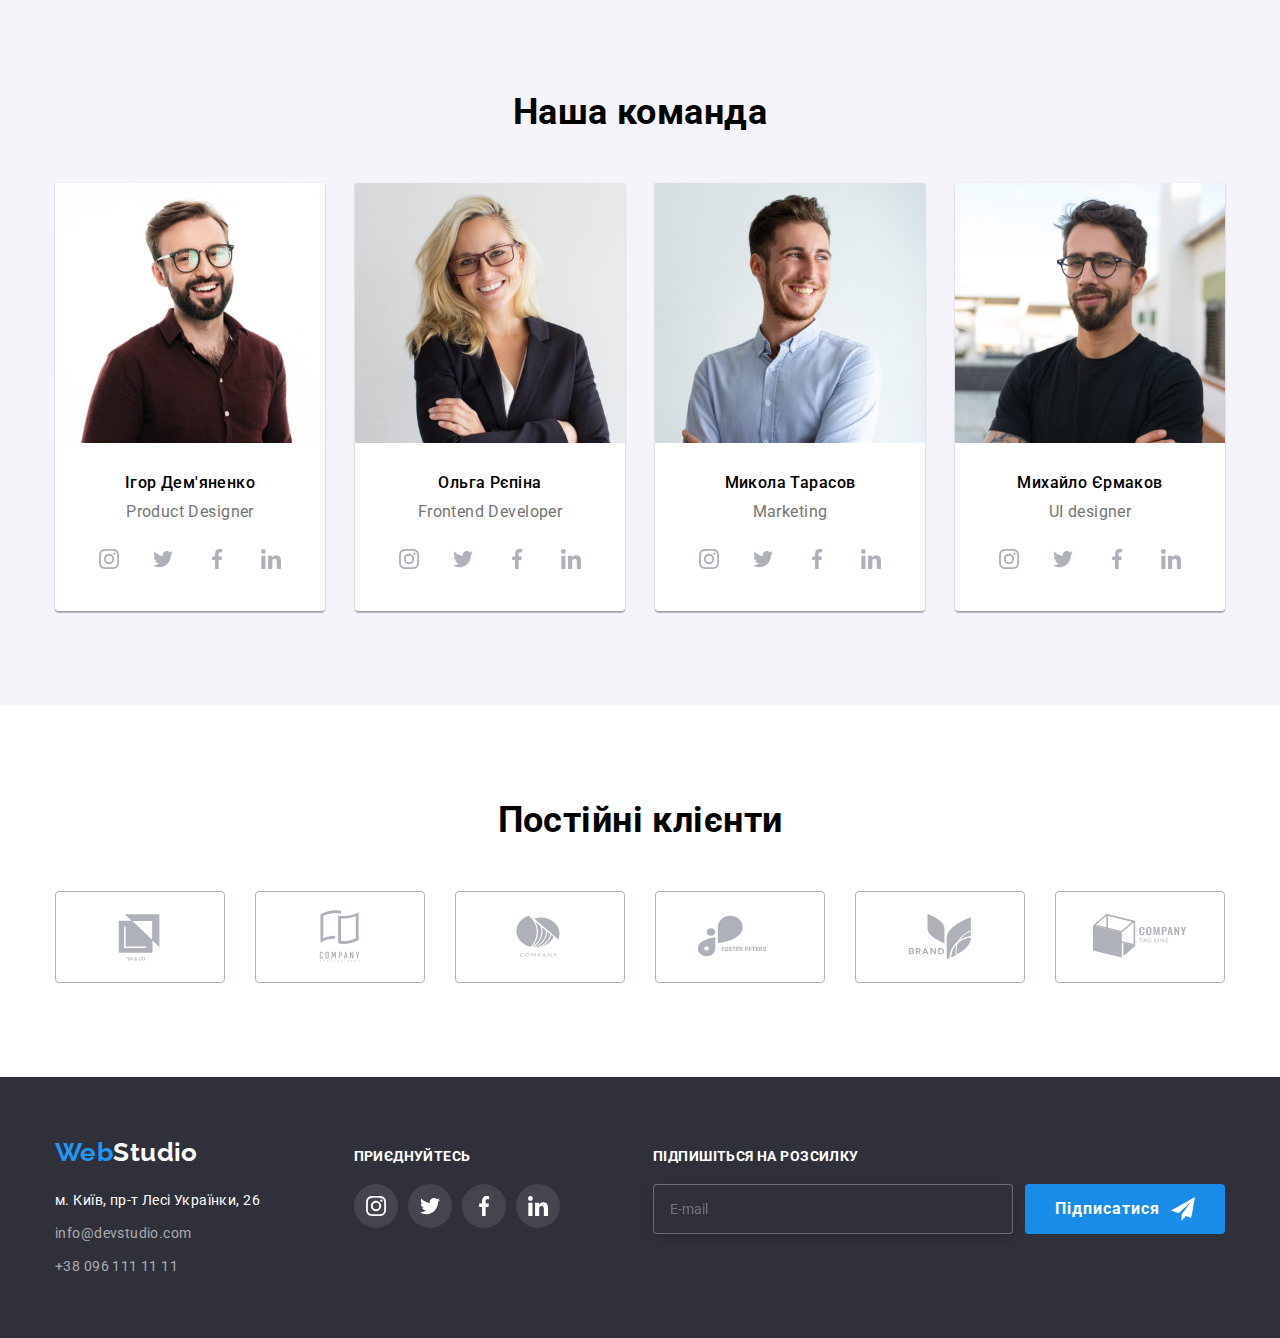
==== commit 85c3c453: "SASS" ====
--- a/index.html
+++ b/index.html
@@ -11,37 +11,29 @@
       href="https://fonts.googleapis.com/css2?family=Raleway:wght@700&family=Roboto:wght@400;500;700;900&display=swap"
       rel="stylesheet"
     />
-    <link
-      rel="stylesheet"
-      href="https://cdnjs.cloudflare.com/ajax/libs/modern-normalize/1.1.0/modern-normalize.min.css"
-      integrity="sha512-wpPYUAdjBVSE4KJnH1VR1HeZfpl1ub8YT/NKx4PuQ5NmX2tKuGu6U/JRp5y+Y8XG2tV+wKQpNHVUX03MfMFn9Q=="
-      crossorigin="anonymous"
-      referrerpolicy="no-referrer"
-    />
-    <link rel="stylesheet" href="./css/styles.css" />
+
+    <link rel="stylesheet" href="./css/main.min.css" />
   </head>
   <body>
     <header class="page-header">
       <div class="conteiner">
-        <nav class="page-header__navigation">
+        <nav class="main-nav">
           <a class="logo page-header__logo--main" href="./index.html">
             <span class="logo__part">Web</span>Studio
           </a>
-          <ul class="page-header__nav-list">
-            <li class="page-header__nav-item">
+          <ul class="main-nav__list">
+            <li class="main-nav__item">
               <a
-                class="page-header__nav-link page-header__nav-link--active"
+                class="main-nav__link main-nav__link--active"
                 href="./index.html"
                 >Студія</a
               >
             </li>
-            <li class="page-header__nav-item">
-              <a class="page-header__nav-link" href="./portfolio.html"
-                >Портфоліо</a
-              >
-            </li>
-            <li class="page-header__nav-item">
-              <a class="page-header__nav-link" href="">Контакти</a>
+            <li class="main-nav__item">
+              <a class="main-nav__link" href="./portfolio.html">Портфоліо</a>
+            </li>
+            <li class="main-nav__item">
+              <a class="main-nav__link" href="">Контакти</a>
             </li>
           </ul>
         </nav>
@@ -69,7 +61,7 @@
     </header>
     <main>
       <!--section banner-->
-      <section class="section-hero">
+      <section class="section section-hero">
         <div class="conteiner">
           <h1 class="section-hero__title">
             ЕФЕКТИВНІ РІШЕННЯ ДЛЯ ВАШОГО БІЗНЕСУ
@@ -139,24 +131,26 @@
                   ></textarea>
                 </label>
                 <label class="modal__form-chekbox">
-                  <input
-                    type="checkbox"
-                    name="hobby"
-                    value="agreement"
-                    class="modal__checkbox"
-                  />
+                  <div class="modal__chek-conteiner">
+                    <input
+                      type="checkbox"
+                      name="hobby"
+                      value="agreement"
+                      class="modal__checkbox"
+                    />
 
-                  <span class="modal__chek-border"
-                    ><svg class="modal__chek-icon" width="16" height="15">
-                      <use
-                        href="./images/symbol-defs.svg#icon-icon-check"
-                      ></use>
-                    </svg>
-                  </span>
-                  <span class="modal__chek-text"
-                    >Погоджуюся з розсилкою та приймаю</span
-                  >
-                  <a href="" class="modal__form-contract"> Умови договору</a>
+                    <span class="modal__chek-border"
+                      ><svg class="modal__chek-icon" width="16" height="15">
+                        <use
+                          href="./images/symbol-defs.svg#icon-icon-check"
+                        ></use>
+                      </svg>
+                    </span>
+                    <span class="modal__chek-text"
+                      >Погоджуюся з розсилкою та приймаю</span
+                    >
+                    <a href="" class="modal__form-contract"> Умови договору</a>
+                  </div>
                 </label>
                 <button type="submit" class="form-btn">Відправити</button>
               </form>
@@ -263,196 +257,212 @@
           <h2 class="section-title">Наша команда</h2>
           <ul class="team-section__list">
             <li class="team-section__item">
-              <img
-                class="player__image"
-                src="./images/igor-demjanenko.jpg"
-                alt="Ігор_Дем'яненко"
-                width="270"
-              />
-              <div class="player__data">
-                <h3 class="player__sub-title">Ігор Дем'яненко</h3>
-                <p class="player__position">Product Designer</p>
-                <ul class="social-network__list">
-                  <li class="social-network__item">
-                    <a class="social-network__media" href="#">
-                      <svg class="social-network__icon">
-                        <use
-                          href="./images/symbol-defs.svg#icon-instagram"
-                        ></use>
-                      </svg>
-                    </a>
-                  </li>
-                  <li class="social-network__item">
-                    <a class="social-network__media" href="#">
-                      <svg class="social-network__icon">
-                        <use href="./images/symbol-defs.svg#icon-twitter"></use>
-                      </svg>
-                    </a>
-                  </li>
-                  <li class="social-network__item">
-                    <a class="social-network__media" href="#">
-                      <svg class="social-network__icon">
-                        <use
-                          href="./images/symbol-defs.svg#icon-facebook"
-                        ></use>
-                      </svg>
-                    </a>
-                  </li>
-                  <li class="social-network__item">
-                    <a class="social-network__media" href="#">
-                      <svg class="social-network__icon">
-                        <use
-                          href="./images/symbol-defs.svg#icon-linkedin"
-                        ></use>
-                      </svg>
-                    </a>
-                  </li>
-                </ul>
+              <div class="player">
+                <img
+                  class="player__image"
+                  src="./images/igor-demjanenko.jpg"
+                  alt="Ігор_Дем'яненко"
+                  width="270"
+                />
+                <div class="player__data">
+                  <h3 class="player__sub-title">Ігор Дем'яненко</h3>
+                  <p class="player__position">Product Designer</p>
+                  <ul class="social-network">
+                    <li class="social-network__item">
+                      <a class="social-network__media" href="#">
+                        <svg class="social-network__icon">
+                          <use
+                            href="./images/symbol-defs.svg#icon-instagram"
+                          ></use>
+                        </svg>
+                      </a>
+                    </li>
+                    <li class="social-network__item">
+                      <a class="social-network__media" href="#">
+                        <svg class="social-network__icon">
+                          <use
+                            href="./images/symbol-defs.svg#icon-twitter"
+                          ></use>
+                        </svg>
+                      </a>
+                    </li>
+                    <li class="social-network__item">
+                      <a class="social-network__media" href="#">
+                        <svg class="social-network__icon">
+                          <use
+                            href="./images/symbol-defs.svg#icon-facebook"
+                          ></use>
+                        </svg>
+                      </a>
+                    </li>
+                    <li class="social-network__item">
+                      <a class="social-network__media" href="#">
+                        <svg class="social-network__icon">
+                          <use
+                            href="./images/symbol-defs.svg#icon-linkedin"
+                          ></use>
+                        </svg>
+                      </a>
+                    </li>
+                  </ul>
+                </div>
               </div>
             </li>
 
             <li class="team-section__item">
-              <img
-                class="team-section__image"
-                src="./images/olga-repina.jpg"
-                alt="Ольга_Рєпіна"
-                width="270"
-              />
-              <div class="player__data">
-                <h3 class="player__sub-title">Ольга Рєпіна</h3>
-                <p class="player__position">Frontend Developer</p>
-                <ul class="social-network__list">
-                  <li class="social-network__item">
-                    <a href="#" class="social-network__media">
-                      <svg class="social-network__icon">
-                        <use
-                          href="./images/symbol-defs.svg#icon-instagram"
-                        ></use>
-                      </svg>
-                    </a>
-                  </li>
-                  <li class="social-network__item">
-                    <a href="#" class="social-network__media">
-                      <svg class="social-network__icon">
-                        <use href="./images/symbol-defs.svg#icon-twitter"></use>
-                      </svg>
-                    </a>
-                  </li>
-                  <li class="social-network__item">
-                    <a href="#" class="social-network__media">
-                      <svg class="social-network__icon">
-                        <use
-                          href="./images/symbol-defs.svg#icon-facebook"
-                        ></use>
-                      </svg>
-                    </a>
-                  </li>
-                  <li class="social-network__item">
-                    <a href="#" class="social-network__media">
-                      <svg class="social-network__icon">
-                        <use
-                          href="./images/symbol-defs.svg#icon-linkedin"
-                        ></use>
-                      </svg>
-                    </a>
-                  </li>
-                </ul>
+              <div class="player">
+                <img
+                  class="player__image"
+                  src="./images/olga-repina.jpg"
+                  alt="Ольга_Рєпіна"
+                  width="270"
+                />
+                <div class="player__data">
+                  <h3 class="player__sub-title">Ольга Рєпіна</h3>
+                  <p class="player__position">Frontend Developer</p>
+                  <ul class="social-network">
+                    <li class="social-network__item">
+                      <a href="#" class="social-network__media">
+                        <svg class="social-network__icon">
+                          <use
+                            href="./images/symbol-defs.svg#icon-instagram"
+                          ></use>
+                        </svg>
+                      </a>
+                    </li>
+                    <li class="social-network__item">
+                      <a href="#" class="social-network__media">
+                        <svg class="social-network__icon">
+                          <use
+                            href="./images/symbol-defs.svg#icon-twitter"
+                          ></use>
+                        </svg>
+                      </a>
+                    </li>
+                    <li class="social-network__item">
+                      <a href="#" class="social-network__media">
+                        <svg class="social-network__icon">
+                          <use
+                            href="./images/symbol-defs.svg#icon-facebook"
+                          ></use>
+                        </svg>
+                      </a>
+                    </li>
+                    <li class="social-network__item">
+                      <a href="#" class="social-network__media">
+                        <svg class="social-network__icon">
+                          <use
+                            href="./images/symbol-defs.svg#icon-linkedin"
+                          ></use>
+                        </svg>
+                      </a>
+                    </li>
+                  </ul>
+                </div>
               </div>
             </li>
             <li class="team-section__item">
-              <img
-                class="team-section__image"
-                src="./images/nikola-tarasov.jpg"
-                alt="Микола_Тарасов"
-                width="270"
-              />
-              <div class="player__data">
-                <h3 class="player__sub-title">Микола Тарасов</h3>
-                <p class="player__position">Marketing</p>
-                <ul class="social-network__list">
-                  <li class="social-network__item">
-                    <a href="#" class="social-network__media">
-                      <svg class="social-network__icon">
-                        <use
-                          href="./images/symbol-defs.svg#icon-instagram"
-                        ></use>
-                      </svg>
-                    </a>
-                  </li>
-                  <li class="social-network__item">
-                    <a href="#" class="social-network__media">
-                      <svg class="social-network__icon">
-                        <use href="./images/symbol-defs.svg#icon-twitter"></use>
-                      </svg>
-                    </a>
-                  </li>
-                  <li class="social-network__item">
-                    <a href="#" class="social-network__media">
-                      <svg class="social-network__icon">
-                        <use
-                          href="./images/symbol-defs.svg#icon-facebook"
-                        ></use>
-                      </svg>
-                    </a>
-                  </li>
-                  <li class="social-network__item">
-                    <a href="#" class="social-network__media">
-                      <svg class="social-network__icon">
-                        <use
-                          href="./images/symbol-defs.svg#icon-linkedin"
-                        ></use>
-                      </svg>
-                    </a>
-                  </li>
-                </ul>
+              <div class="player">
+                <img
+                  class="player__image"
+                  src="./images/nikola-tarasov.jpg"
+                  alt="Микола_Тарасов"
+                  width="270"
+                />
+                <div class="player__data">
+                  <h3 class="player__sub-title">Микола Тарасов</h3>
+                  <p class="player__position">Marketing</p>
+                  <ul class="social-network">
+                    <li class="social-network__item">
+                      <a href="#" class="social-network__media">
+                        <svg class="social-network__icon">
+                          <use
+                            href="./images/symbol-defs.svg#icon-instagram"
+                          ></use>
+                        </svg>
+                      </a>
+                    </li>
+                    <li class="social-network__item">
+                      <a href="#" class="social-network__media">
+                        <svg class="social-network__icon">
+                          <use
+                            href="./images/symbol-defs.svg#icon-twitter"
+                          ></use>
+                        </svg>
+                      </a>
+                    </li>
+                    <li class="social-network__item">
+                      <a href="#" class="social-network__media">
+                        <svg class="social-network__icon">
+                          <use
+                            href="./images/symbol-defs.svg#icon-facebook"
+                          ></use>
+                        </svg>
+                      </a>
+                    </li>
+                    <li class="social-network__item">
+                      <a href="#" class="social-network__media">
+                        <svg class="social-network__icon">
+                          <use
+                            href="./images/symbol-defs.svg#icon-linkedin"
+                          ></use>
+                        </svg>
+                      </a>
+                    </li>
+                  </ul>
+                </div>
               </div>
             </li>
             <li class="team-section__item">
-              <img
-                class="team-section__image"
-                src="./images/majkl-ermakov.jpg"
-                alt="Михайло_Єрмаков"
-                width="270"
-              />
-              <div class="player__data">
-                <h3 class="player__sub-title">Михайло Єрмаков</h3>
-                <p class="player__position">UI designer</p>
-                <ul class="social-network__list">
-                  <li class="social-network__item">
-                    <a href="#" class="social-network__media">
-                      <svg class="social-network__icon">
-                        <use
-                          href="./images/symbol-defs.svg#icon-instagram"
-                        ></use>
-                      </svg>
-                    </a>
-                  </li>
-                  <li class="social-network__item">
-                    <a href="#" class="social-network__media">
-                      <svg class="social-network__icon">
-                        <use href="./images/symbol-defs.svg#icon-twitter"></use>
-                      </svg>
-                    </a>
-                  </li>
-                  <li class="social-network__item">
-                    <a href="#" class="social-network__media">
-                      <svg class="social-network__icon">
-                        <use
-                          href="./images/symbol-defs.svg#icon-facebook"
-                        ></use>
-                      </svg>
-                    </a>
-                  </li>
-                  <li class="social-network__item">
-                    <a href="#" class="social-network__media">
-                      <svg class="social-network__icon">
-                        <use
-                          href="./images/symbol-defs.svg#icon-linkedin"
-                        ></use>
-                      </svg>
-                    </a>
-                  </li>
-                </ul>
+              <div class="player">
+                <img
+                  class="player__image"
+                  src="./images/majkl-ermakov.jpg"
+                  alt="Михайло_Єрмаков"
+                  width="270"
+                />
+                <div class="player__data">
+                  <h3 class="player__sub-title">Михайло Єрмаков</h3>
+                  <p class="player__position">UI designer</p>
+                  <ul class="social-network">
+                    <li class="social-network__item">
+                      <a href="#" class="social-network__media">
+                        <svg class="social-network__icon">
+                          <use
+                            href="./images/symbol-defs.svg#icon-instagram"
+                          ></use>
+                        </svg>
+                      </a>
+                    </li>
+                    <li class="social-network__item">
+                      <a href="#" class="social-network__media">
+                        <svg class="social-network__icon">
+                          <use
+                            href="./images/symbol-defs.svg#icon-twitter"
+                          ></use>
+                        </svg>
+                      </a>
+                    </li>
+                    <li class="social-network__item">
+                      <a href="#" class="social-network__media">
+                        <svg class="social-network__icon">
+                          <use
+                            href="./images/symbol-defs.svg#icon-facebook"
+                          ></use>
+                        </svg>
+                      </a>
+                    </li>
+                    <li class="social-network__item">
+                      <a href="#" class="social-network__media">
+                        <svg class="social-network__icon">
+                          <use
+                            href="./images/symbol-defs.svg#icon-linkedin"
+                          ></use>
+                        </svg>
+                      </a>
+                    </li>
+                  </ul>
+                </div>
               </div>
             </li>
           </ul>
@@ -541,7 +551,7 @@
         </div>
         <div class="footer-media">
           <p class="footer-media__sub-title">приєднуйтесь</p>
-          <ul class="social-network__list">
+          <ul class="social-network">
             <li class="social-network__item">
               <a
                 href="#"
--- a/css/main.min.css
+++ b/css/main.min.css
@@ -0,0 +1 @@
+/*! modern-normalize v1.1.0 | MIT License | https://github.com/sindresorhus/modern-normalize */*,::after,::before{box-sizing:border-box}html{-moz-tab-size:4;tab-size:4}html{line-height:1.15;-webkit-text-size-adjust:100%}body{margin:0}body{font-family:system-ui,-apple-system,"Segoe UI",Roboto,Helvetica,Arial,sans-serif,"Apple Color Emoji","Segoe UI Emoji"}hr{height:0;color:inherit}abbr[title]{text-decoration:underline dotted}b,strong{font-weight:bolder}code,kbd,pre,samp{font-family:ui-monospace,SFMono-Regular,Consolas,"Liberation Mono",Menlo,monospace;font-size:1em}small{font-size:80%}sub,sup{font-size:75%;line-height:0;position:relative;vertical-align:baseline}sub{bottom:-0.25em}sup{top:-0.5em}table{text-indent:0;border-color:inherit}button,input,optgroup,select,textarea{font-family:inherit;font-size:100%;line-height:1.15;margin:0}button,select{text-transform:none}[type=button],[type=reset],[type=submit],button{-webkit-appearance:button}::-moz-focus-inner{border-style:none;padding:0}:-moz-focusring{outline:1px dotted ButtonText}:-moz-ui-invalid{box-shadow:none}legend{padding:0}progress{vertical-align:baseline}::-webkit-inner-spin-button,::-webkit-outer-spin-button{height:auto}[type=search]{-webkit-appearance:textfield;outline-offset:-2px}::-webkit-search-decoration{-webkit-appearance:none}::-webkit-file-upload-button{-webkit-appearance:button;font:inherit}summary{display:list-item}body{font-family:"Roboto",sans-serif;font-size:14px;color:var(--main-text-color);letter-spacing:.03em;background-color:var(--background-main)}.visually-hidden{position:absolute;white-space:nowrap;width:1px;height:1px;overflow:hidden;border:0;padding:0;clip:rect(0 0 0 0);clip-path:inset(50%);margin:-1px}.conteiner{width:1200px;padding-left:15px;padding-right:15px;margin-right:auto;margin-left:auto}.section{padding-top:94px;padding-bottom:94px}img,svg{display:block}.section-title{margin-top:0;margin-bottom:50px;font-size:36px;line-height:1.1666666667;text-align:center}.logo{font-family:"Raleway";font-style:normal;font-weight:700;font-size:26px;line-height:1.1923076923;text-decoration:none}.logo .logo__part{color:#2196f3}.logo.page-header__logo--main{margin-right:93px;padding-top:24px;padding-bottom:25px;color:#000}.logo.footer-contact__logo--dark{display:block;color:#fff;margin-right:0;margin-bottom:20px;padding:0}.social-network{display:flex;padding:0;margin:0;list-style:none;gap:10px;justify-content:center}.social-network__media{display:flex;align-items:center;justify-content:center;width:44px;height:44px;border-radius:50%;text-decoration:none;fill:#afb1b8;background-color:#fff;transition:background-color 250ms cubic-bezier(0.4, 0, 0.2, 1),fill 500ms cubic-bezier(0.4, 0, 0.2, 1) 125ms}.social-network__media:hover,.social-network__media:focus{background-color:#2196f3;fill:#fff}.social-network__media--footer-style{fill:#fff;background-color:rgba(255,255,255,.1)}.social-network__icon{width:20px;height:20px}.page-header{background-color:var(--background-main);border-bottom:1px solid #ececec}.page-header .conteiner{display:flex}.page-header__contact-list{display:flex;margin:0;padding-left:0;margin-left:auto;list-style:none}.page-header__contact-item:not(:last-child){margin-right:30px}.page-header__contact-icon{margin-right:10px;fill:currentColor}.page-header__contact-link{display:flex;align-items:center;padding:32px 0;font-weight:500;line-height:1.1428571429;text-decoration:none;transition:color 250ms cubic-bezier(0.4, 0, 0.2, 1),fill 250ms cubic-bezier(0.4, 0, 0.2, 1);color:#757575}.page-header__contact-link:hover,.page-header__contact-link:focus{color:#2196f3}.main-nav{display:flex;align-items:center}.main-nav__list{display:flex;margin:0;padding-left:0;list-style:none}.main-nav__item:not(:last-child){margin-right:50px}.main-nav__link{display:block;position:relative;padding:32px 0;font-weight:500;line-height:1.1428571429;letter-spacing:.02em;text-decoration:none;color:#212121;transition:color 250ms cubic-bezier(0.4, 0, 0.2, 1)}.main-nav__link--active::after{position:absolute;bottom:-1px;border-radius:2px;left:0;content:"";width:100%;height:4px;background-color:#2196f3}.main-nav__link:hover,.main-nav__link:focus{color:#2196f3}.main-nav__link--active{color:#2196f3}.section-hero{padding-top:200px;padding-bottom:200px;margin-right:auto;margin-left:auto;max-width:1600px;background-image:linear-gradient(rgba(47, 48, 58, 0.4), rgba(47, 48, 58, 0.4)),url("../images/bghero.jpg");background-repeat:no-repeat;background-position:center;background-color:#2f303a}.section-hero__title{width:696px;font-weight:900;font-size:44px;line-height:1.3636363636;text-align:center;letter-spacing:.06em;text-transform:uppercase;color:#fff;margin:0 auto 30px}.section-hero__button{display:block;margin-left:auto;margin-right:auto;min-width:216px;padding:10px 32px;border:none;box-shadow:0px 4px 4px rgba(0,0,0,.15);border-radius:4px;cursor:pointer;font-weight:700;font-size:16px;line-height:1.875;letter-spacing:.06em;background-color:#2196f3;color:#fff;transition:background-color 250ms cubic-bezier(0.4, 0, 0.2, 1)}.section-hero__button:hover,.section-hero__button:focus{background-color:#188ce8}.backdrop{position:fixed;z-index:51;top:0;left:0;width:100%;height:100%;background-color:rgba(0,0,0,.2);transition:opacity 250ms cubic-bezier(0.4, 0, 0.2, 1)}.backdrop.is-hidden{opacity:0;pointer-events:none}.modal{position:absolute;top:50%;left:50%;padding:40px;width:528px;height:581px;opacity:1;border-radius:4px;background:#fff;box-shadow:0px 1px 3px rgba(0,0,0,.12),0px 1px 1px rgba(0,0,0,.14),0px 2px 1px rgba(0,0,0,.2);transform:scale(1) translate(-50%, -50%);transition:transform 250ms cubic-bezier(0.4, 0, 0.2, 1)}.backdrop.is-hidden .modal{transform:translate(-50%, -50%) scale(1.1);transition:transform 250ms cubic-bezier(0.4, 0, 0.2, 1)}.modal__btn-close{position:absolute;display:flex;align-items:center;justify-content:center;top:8px;right:8px;width:30px;height:30px;padding:0;cursor:pointer;border-radius:50%;background:#fff;border:1px solid rgba(0,0,0,.1);fill:currentColor;transition:fill 250ms cubic-bezier(0.4, 0, 0.2, 1)}.modal__btn-close:hover,.modal__btn-close:focus{fill:#2196f3}.modal__feedback{margin-top:0;margin-bottom:12px;font-weight:700;font-size:20px;line-height:1.15;text-align:center;color:#212121}.modal__order-service{display:flex;flex-direction:column;font-weight:400;font-size:12px;line-height:1.1666666667;letter-spacing:.01em;color:#757575}.modal__form-field{position:relative;display:flex;flex-direction:column;margin-bottom:10px}.modal__form-field--field-comment{margin-bottom:20px}.modal__form-input{height:40px;padding:12px 42px;margin-top:4px;cursor:pointer;border:1px solid rgba(33,33,33,.2);border-radius:4px;transition:color 250ms cubic-bezier(0.4, 0, 0.2, 1)}.modal__form-input:focus-visible{outline:1px solid #2196f3}.modal__form-input--comment{padding:12px 16px;resize:none;height:120px}.modal__form-input--comment::placeholder{color:rgba(117,117,117,.5)}.modal__form-icon{position:absolute;bottom:11px;left:12px;transition:color 250ms cubic-bezier(0.4, 0, 0.2, 1)}.modal__form-input:focus+.modal__form-icon{fill:#2196f3;filter:drop-shadow(0px 4px 4px rgba(0, 0, 0, 0.5))}.modal__form-chekbox{margin:0 auto 30px;font-size:14px;line-height:1.7142857143}.modal__checkbox{position:absolute;white-space:nowrap;width:1px;height:1px;overflow:hidden;border:0;padding:0;clip:rect(0 0 0 0);clip-path:inset(50%);margin:-1px}.modal__chek-conteiner{display:flex;align-items:center;cursor:pointer}.modal__form-contract{margin-left:3px;color:#2196f3}.modal__chek-border{position:relative;display:inline-block;margin-right:8px;width:16px;height:15px;color:rgba(0,0,0,0);border:2px solid #000;border-radius:4px;transition:border 250ms cubic-bezier(0.4, 0, 0.2, 1)}.modal__chek-icon{position:absolute;left:-2px;top:-2px;opacity:0;fill:#fff;transition:fill 250ms cubic-bezier(0.4, 0, 0.2, 1),opacity 250ms cubic-bezier(0.4, 0, 0.2, 1)}.modal__checkbox:checked~.modal__chek-border,.modal__checkbox:checked~.modal__chek-border .modal__chek-icon{fill:#2196f3;border-color:#2196f3;opacity:1}.form-btn{width:200px;height:50px;margin:0 auto;text-align:center;font-weight:700;font-size:16px;line-height:1.875;letter-spacing:.06em;cursor:pointer;color:#fff;background-color:#188ce8;border-color:rgba(0,0,0,0);border-radius:4px}.form-btn:hover{box-shadow:0px 4px 4px rgba(0,0,0,.15)}.benefits-section__list{display:flex;justify-content:space-between;align-items:center;margin:0;padding:0;list-style:none}.benefits-section__item{flex-basis:270px}.benefits-section__box{display:flex;align-items:center;justify-content:center;height:120px;background-color:#f5f4fa;border-radius:4px;margin-bottom:30px}.benefits-section__icon{width:70px;height:70px}.benefits-section__sub-title{margin-top:0;margin-bottom:10px;font-size:14px;line-height:1.1428571429;text-transform:uppercase}.benefits-section__advantage{margin:0;line-height:1.7142857143;color:#757575}.employments-section{padding-top:0}.employments-section__list{display:flex;justify-content:space-between;margin:0;padding:0;list-style:none}.employment{display:block}.employments-section__card{position:relative}.employments-section__sub-title{position:absolute;bottom:0;width:100%;padding:22px 0;margin:0;font-size:14px;font-weight:700;line-height:1.1428571429;text-transform:uppercase;text-align:center;color:#fff;background-color:#2f303a;opacity:.8}.team-section{background-color:#f5f4fa}.team-section__list{display:flex;justify-content:space-between;margin:0;padding:0;list-style:none}.team-section__item{overflow:hidden;border-radius:0px 0px 4px 4px;box-shadow:0px 1px 3px rgba(0,0,0,.12),0px 1px 1px rgba(0,0,0,.14),0px 2px 1px rgba(0,0,0,.2)}.player__data{padding-top:30px;padding-bottom:30px;background:#fff}.player__sub-title{margin-bottom:10px;margin-top:0;font-weight:500;font-size:16px;line-height:1.1875;text-align:center}.player__position{margin-top:0;margin-bottom:16px;font-size:16px;line-height:1.1875;text-align:center;color:#757575}.client__list{display:flex;justify-content:space-between;padding:0;margin:0;list-style:none}.client__link{display:flex;align-items:center;justify-content:center;width:170px;height:92px;text-decoration:none;border:1px solid #afb1b8;border-radius:4px;transition:fill 250ms cubic-bezier(0.4, 0, 0.2, 1),border 250ms cubic-bezier(0.4, 0, 0.2, 1)}.client__link:hover,.client__link:focus{border:1px solid #2196f3}.client__icon{fill:#afb1b8;width:106px;height:60px;transition:fill 250ms cubic-bezier(0.4, 0, 0.2, 1)}.client__link:hover .client__icon,.client__link:focus .client__icon{fill:#2196f3}.filter-btns{display:flex;justify-content:center;margin-top:0;margin-bottom:56px;padding:0;list-style:none}.filter-btns__item:not(:last-child){margin-right:8px}.filter-btns__button{padding:6px 25px;font-family:inherit;letter-spacing:inherit;font-weight:500;font-size:16px;line-height:1.625;text-align:center;cursor:pointer;border-radius:4px;border-color:rgba(0,0,0,0);background-color:#f5f4fa;transition:color 250ms cubic-bezier(0.4, 0, 0.2, 1),background-color 250ms cubic-bezier(0.4, 0, 0.2, 1),box-shadow 250ms cubic-bezier(0.4, 0, 0.2, 1)}.filter-btns__button:hover,.filter-btns__button:focus{background-color:#2196f3;color:#fff;box-shadow:0px 3px 1px rgba(0,0,0,.1),0px 1px 2px rgba(0,0,0,.08),0px 2px 2px rgba(0,0,0,.12)}.projects{display:flex;align-items:center;justify-content:space-between;flex-wrap:wrap;row-gap:30px;margin:0;padding:0;list-style:none}.project__item{width:370px;background:#fff;transition:box-shadow 250ms cubic-bezier(0.4, 0, 0.2, 1)}.project__item:hover,.project__item:focus{box-shadow:0px 1px 1px rgba(0,0,0,.12),0px 4px 4px rgba(0,0,0,.06),1px 4px 6px rgba(0,0,0,.16)}.project__link{text-decoration:none}.project__card{position:relative;overflow:hidden}.project__text{margin:0;font-size:18px;line-height:1.5555555556;color:#fff;position:absolute;top:1px;left:0;width:100%;height:100%;padding:63px 24px;transform:translateY(100%);transition:transform 250ms cubic-bezier(0.4, 0, 0.2, 1);background-color:#2196f3;opacity:.9}.project__item:hover .project__text{transform:translateY(0)}.project__main-box{border:1px solid #eee;border-top:none;padding:20px 24px}.project__sub-title{font-size:18px;line-height:2;letter-spacing:.06em;margin-top:0;margin-bottom:4px;color:#212121}.project__name{font-size:16px;line-height:1.875;color:#757575;margin:0}.footer{background-color:#2f303a;padding:60px 0}.footer .conteiner{display:flex;align-items:baseline;justify-content:space-between}.footer-contacts__list{margin:0;padding:0;list-style:none}.footer-contacts__item:not(:last-child){margin-bottom:9px}.footer-contacts__map{text-decoration:none;font-style:normal;font-weight:400;line-height:1.7142857143;color:#fff}.footer-contact__link{font-style:normal;line-height:1.7142857143;text-decoration:none;color:rgba(255,255,255,.6);transition:color 250ms cubic-bezier(0.4, 0, 0.2, 1)}.footer-contact__link:hover,.footer-contact__link:focus{color:#2196f3}.footer-media__sub-title{margin-top:0;margin-bottom:20px;font-size:14px;line-height:1.1428571429;text-transform:uppercase;font-weight:700;color:#fff}.form-subscribe__form{display:flex;align-items:center;justify-content:center}.form-subscribe__input{width:360px;height:50px;padding:15px 16px;margin-right:12px;color:#2196f3;background-color:#2f303a;border:1px solid rgba(255,255,255,.3);filter:drop-shadow(0px 4px 4px rgba(0, 0, 0, 0.15));border-radius:4px;transition:outline 250ms cubic-bezier(0.4, 0, 0.2, 1),border 250ms cubic-bezier(0.4, 0, 0.2, 1)}.form-subscribe__input:focus,.form-subscribe__input:hover,.form-subscribe__input:focus-visible{outline:1px solid #2196f3;border:1px solid #2196f3}.form-btn--footer-style{display:flex;align-items:center;justify-content:space-between;padding:0 28px}/*# sourceMappingURL=main.min.css.map */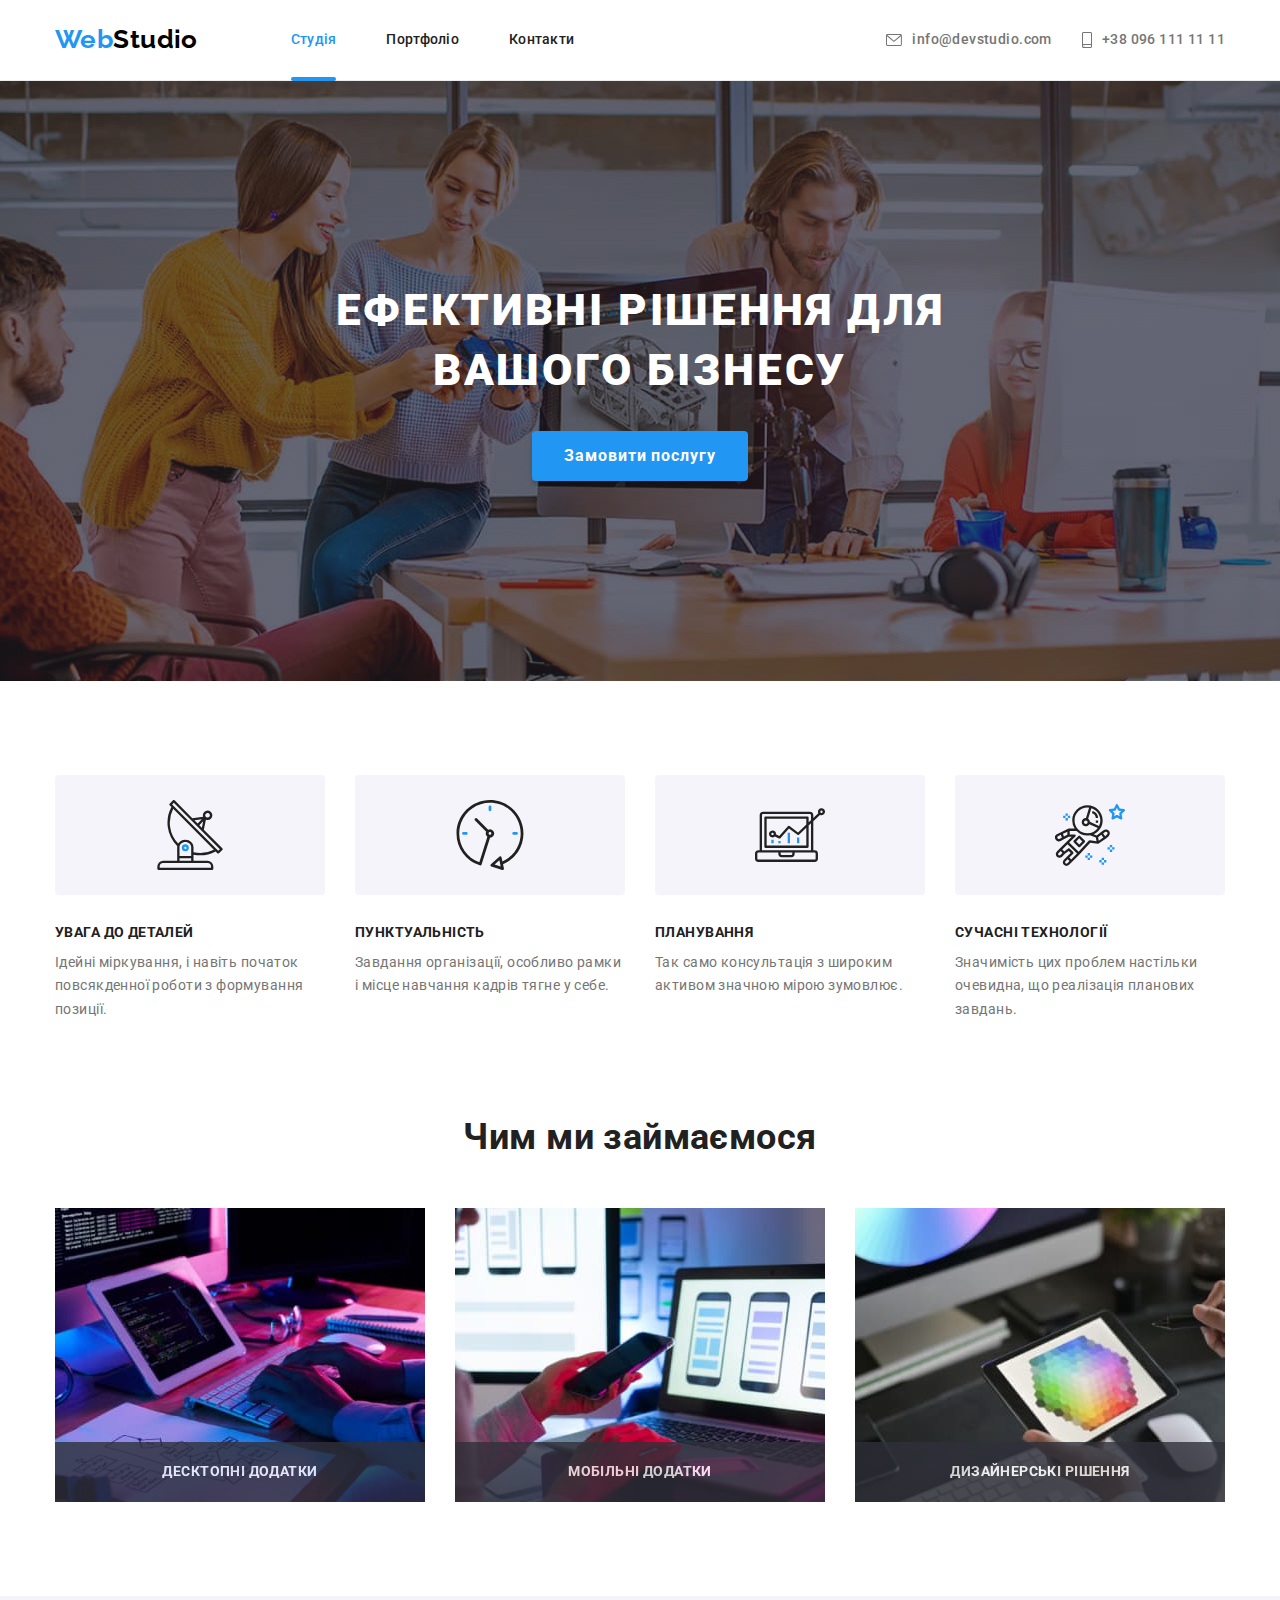
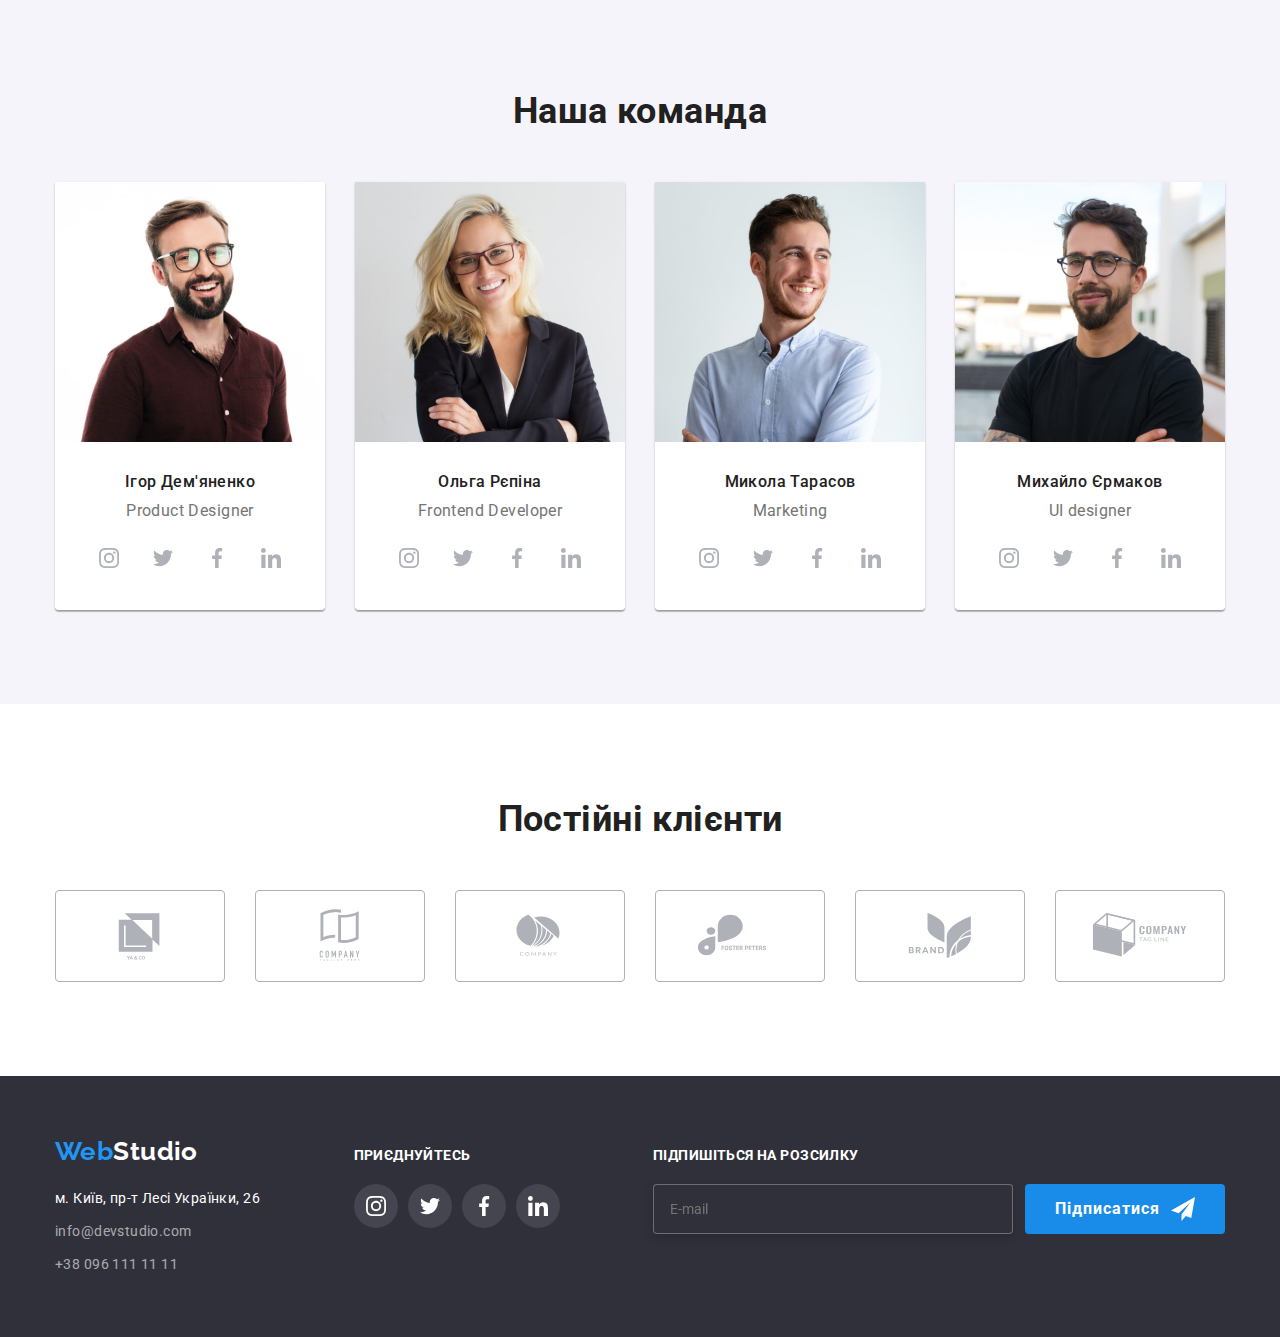
==== commit a5fb32b7: "поправка" ====
--- a/index.html
+++ b/index.html
@@ -131,26 +131,24 @@
                   ></textarea>
                 </label>
                 <label class="modal__form-chekbox">
-                  <div class="modal__chek-conteiner">
-                    <input
-                      type="checkbox"
-                      name="hobby"
-                      value="agreement"
-                      class="modal__checkbox"
-                    />
+                  <input
+                    type="checkbox"
+                    name="hobby"
+                    value="agreement"
+                    class="modal__checkbox"
+                  />
 
-                    <span class="modal__chek-border"
-                      ><svg class="modal__chek-icon" width="16" height="15">
-                        <use
-                          href="./images/symbol-defs.svg#icon-icon-check"
-                        ></use>
-                      </svg>
-                    </span>
-                    <span class="modal__chek-text"
-                      >Погоджуюся з розсилкою та приймаю</span
-                    >
-                    <a href="" class="modal__form-contract"> Умови договору</a>
-                  </div>
+                  <span class="modal__chek-border"
+                    ><svg class="modal__chek-icon" width="16" height="15">
+                      <use
+                        href="./images/symbol-defs.svg#icon-icon-check"
+                      ></use>
+                    </svg>
+                  </span>
+                  <span class="modal__chek-text"
+                    >Погоджуюся з розсилкою та приймаю</span
+                  >
+                  <a href="" class="modal__form-contract"> Умови договору</a>
                 </label>
                 <button type="submit" class="form-btn">Відправити</button>
               </form>
--- a/css/main.min.css
+++ b/css/main.min.css
@@ -1 +1 @@
-/*! modern-normalize v1.1.0 | MIT License | https://github.com/sindresorhus/modern-normalize */*,::after,::before{box-sizing:border-box}html{-moz-tab-size:4;tab-size:4}html{line-height:1.15;-webkit-text-size-adjust:100%}body{margin:0}body{font-family:system-ui,-apple-system,"Segoe UI",Roboto,Helvetica,Arial,sans-serif,"Apple Color Emoji","Segoe UI Emoji"}hr{height:0;color:inherit}abbr[title]{text-decoration:underline dotted}b,strong{font-weight:bolder}code,kbd,pre,samp{font-family:ui-monospace,SFMono-Regular,Consolas,"Liberation Mono",Menlo,monospace;font-size:1em}small{font-size:80%}sub,sup{font-size:75%;line-height:0;position:relative;vertical-align:baseline}sub{bottom:-0.25em}sup{top:-0.5em}table{text-indent:0;border-color:inherit}button,input,optgroup,select,textarea{font-family:inherit;font-size:100%;line-height:1.15;margin:0}button,select{text-transform:none}[type=button],[type=reset],[type=submit],button{-webkit-appearance:button}::-moz-focus-inner{border-style:none;padding:0}:-moz-focusring{outline:1px dotted ButtonText}:-moz-ui-invalid{box-shadow:none}legend{padding:0}progress{vertical-align:baseline}::-webkit-inner-spin-button,::-webkit-outer-spin-button{height:auto}[type=search]{-webkit-appearance:textfield;outline-offset:-2px}::-webkit-search-decoration{-webkit-appearance:none}::-webkit-file-upload-button{-webkit-appearance:button;font:inherit}summary{display:list-item}body{font-family:"Roboto",sans-serif;font-size:14px;color:var(--main-text-color);letter-spacing:.03em;background-color:var(--background-main)}.visually-hidden{position:absolute;white-space:nowrap;width:1px;height:1px;overflow:hidden;border:0;padding:0;clip:rect(0 0 0 0);clip-path:inset(50%);margin:-1px}.conteiner{width:1200px;padding-left:15px;padding-right:15px;margin-right:auto;margin-left:auto}.section{padding-top:94px;padding-bottom:94px}img,svg{display:block}.section-title{margin-top:0;margin-bottom:50px;font-size:36px;line-height:1.1666666667;text-align:center}.logo{font-family:"Raleway";font-style:normal;font-weight:700;font-size:26px;line-height:1.1923076923;text-decoration:none}.logo .logo__part{color:#2196f3}.logo.page-header__logo--main{margin-right:93px;padding-top:24px;padding-bottom:25px;color:#000}.logo.footer-contact__logo--dark{display:block;color:#fff;margin-right:0;margin-bottom:20px;padding:0}.social-network{display:flex;padding:0;margin:0;list-style:none;gap:10px;justify-content:center}.social-network__media{display:flex;align-items:center;justify-content:center;width:44px;height:44px;border-radius:50%;text-decoration:none;fill:#afb1b8;background-color:#fff;transition:background-color 250ms cubic-bezier(0.4, 0, 0.2, 1),fill 500ms cubic-bezier(0.4, 0, 0.2, 1) 125ms}.social-network__media:hover,.social-network__media:focus{background-color:#2196f3;fill:#fff}.social-network__media--footer-style{fill:#fff;background-color:rgba(255,255,255,.1)}.social-network__icon{width:20px;height:20px}.page-header{background-color:var(--background-main);border-bottom:1px solid #ececec}.page-header .conteiner{display:flex}.page-header__contact-list{display:flex;margin:0;padding-left:0;margin-left:auto;list-style:none}.page-header__contact-item:not(:last-child){margin-right:30px}.page-header__contact-icon{margin-right:10px;fill:currentColor}.page-header__contact-link{display:flex;align-items:center;padding:32px 0;font-weight:500;line-height:1.1428571429;text-decoration:none;transition:color 250ms cubic-bezier(0.4, 0, 0.2, 1),fill 250ms cubic-bezier(0.4, 0, 0.2, 1);color:#757575}.page-header__contact-link:hover,.page-header__contact-link:focus{color:#2196f3}.main-nav{display:flex;align-items:center}.main-nav__list{display:flex;margin:0;padding-left:0;list-style:none}.main-nav__item:not(:last-child){margin-right:50px}.main-nav__link{display:block;position:relative;padding:32px 0;font-weight:500;line-height:1.1428571429;letter-spacing:.02em;text-decoration:none;color:#212121;transition:color 250ms cubic-bezier(0.4, 0, 0.2, 1)}.main-nav__link--active::after{position:absolute;bottom:-1px;border-radius:2px;left:0;content:"";width:100%;height:4px;background-color:#2196f3}.main-nav__link:hover,.main-nav__link:focus{color:#2196f3}.main-nav__link--active{color:#2196f3}.section-hero{padding-top:200px;padding-bottom:200px;margin-right:auto;margin-left:auto;max-width:1600px;background-image:linear-gradient(rgba(47, 48, 58, 0.4), rgba(47, 48, 58, 0.4)),url("../images/bghero.jpg");background-repeat:no-repeat;background-position:center;background-color:#2f303a}.section-hero__title{width:696px;font-weight:900;font-size:44px;line-height:1.3636363636;text-align:center;letter-spacing:.06em;text-transform:uppercase;color:#fff;margin:0 auto 30px}.section-hero__button{display:block;margin-left:auto;margin-right:auto;min-width:216px;padding:10px 32px;border:none;box-shadow:0px 4px 4px rgba(0,0,0,.15);border-radius:4px;cursor:pointer;font-weight:700;font-size:16px;line-height:1.875;letter-spacing:.06em;background-color:#2196f3;color:#fff;transition:background-color 250ms cubic-bezier(0.4, 0, 0.2, 1)}.section-hero__button:hover,.section-hero__button:focus{background-color:#188ce8}.backdrop{position:fixed;z-index:51;top:0;left:0;width:100%;height:100%;background-color:rgba(0,0,0,.2);transition:opacity 250ms cubic-bezier(0.4, 0, 0.2, 1)}.backdrop.is-hidden{opacity:0;pointer-events:none}.modal{position:absolute;top:50%;left:50%;padding:40px;width:528px;height:581px;opacity:1;border-radius:4px;background:#fff;box-shadow:0px 1px 3px rgba(0,0,0,.12),0px 1px 1px rgba(0,0,0,.14),0px 2px 1px rgba(0,0,0,.2);transform:scale(1) translate(-50%, -50%);transition:transform 250ms cubic-bezier(0.4, 0, 0.2, 1)}.backdrop.is-hidden .modal{transform:translate(-50%, -50%) scale(1.1);transition:transform 250ms cubic-bezier(0.4, 0, 0.2, 1)}.modal__btn-close{position:absolute;display:flex;align-items:center;justify-content:center;top:8px;right:8px;width:30px;height:30px;padding:0;cursor:pointer;border-radius:50%;background:#fff;border:1px solid rgba(0,0,0,.1);fill:currentColor;transition:fill 250ms cubic-bezier(0.4, 0, 0.2, 1)}.modal__btn-close:hover,.modal__btn-close:focus{fill:#2196f3}.modal__feedback{margin-top:0;margin-bottom:12px;font-weight:700;font-size:20px;line-height:1.15;text-align:center;color:#212121}.modal__order-service{display:flex;flex-direction:column;font-weight:400;font-size:12px;line-height:1.1666666667;letter-spacing:.01em;color:#757575}.modal__form-field{position:relative;display:flex;flex-direction:column;margin-bottom:10px}.modal__form-field--field-comment{margin-bottom:20px}.modal__form-input{height:40px;padding:12px 42px;margin-top:4px;cursor:pointer;border:1px solid rgba(33,33,33,.2);border-radius:4px;transition:color 250ms cubic-bezier(0.4, 0, 0.2, 1)}.modal__form-input:focus-visible{outline:1px solid #2196f3}.modal__form-input--comment{padding:12px 16px;resize:none;height:120px}.modal__form-input--comment::placeholder{color:rgba(117,117,117,.5)}.modal__form-icon{position:absolute;bottom:11px;left:12px;transition:color 250ms cubic-bezier(0.4, 0, 0.2, 1)}.modal__form-input:focus+.modal__form-icon{fill:#2196f3;filter:drop-shadow(0px 4px 4px rgba(0, 0, 0, 0.5))}.modal__form-chekbox{margin:0 auto 30px;font-size:14px;line-height:1.7142857143}.modal__checkbox{position:absolute;white-space:nowrap;width:1px;height:1px;overflow:hidden;border:0;padding:0;clip:rect(0 0 0 0);clip-path:inset(50%);margin:-1px}.modal__chek-conteiner{display:flex;align-items:center;cursor:pointer}.modal__form-contract{margin-left:3px;color:#2196f3}.modal__chek-border{position:relative;display:inline-block;margin-right:8px;width:16px;height:15px;color:rgba(0,0,0,0);border:2px solid #000;border-radius:4px;transition:border 250ms cubic-bezier(0.4, 0, 0.2, 1)}.modal__chek-icon{position:absolute;left:-2px;top:-2px;opacity:0;fill:#fff;transition:fill 250ms cubic-bezier(0.4, 0, 0.2, 1),opacity 250ms cubic-bezier(0.4, 0, 0.2, 1)}.modal__checkbox:checked~.modal__chek-border,.modal__checkbox:checked~.modal__chek-border .modal__chek-icon{fill:#2196f3;border-color:#2196f3;opacity:1}.form-btn{width:200px;height:50px;margin:0 auto;text-align:center;font-weight:700;font-size:16px;line-height:1.875;letter-spacing:.06em;cursor:pointer;color:#fff;background-color:#188ce8;border-color:rgba(0,0,0,0);border-radius:4px}.form-btn:hover{box-shadow:0px 4px 4px rgba(0,0,0,.15)}.benefits-section__list{display:flex;justify-content:space-between;align-items:center;margin:0;padding:0;list-style:none}.benefits-section__item{flex-basis:270px}.benefits-section__box{display:flex;align-items:center;justify-content:center;height:120px;background-color:#f5f4fa;border-radius:4px;margin-bottom:30px}.benefits-section__icon{width:70px;height:70px}.benefits-section__sub-title{margin-top:0;margin-bottom:10px;font-size:14px;line-height:1.1428571429;text-transform:uppercase}.benefits-section__advantage{margin:0;line-height:1.7142857143;color:#757575}.employments-section{padding-top:0}.employments-section__list{display:flex;justify-content:space-between;margin:0;padding:0;list-style:none}.employment{display:block}.employments-section__card{position:relative}.employments-section__sub-title{position:absolute;bottom:0;width:100%;padding:22px 0;margin:0;font-size:14px;font-weight:700;line-height:1.1428571429;text-transform:uppercase;text-align:center;color:#fff;background-color:#2f303a;opacity:.8}.team-section{background-color:#f5f4fa}.team-section__list{display:flex;justify-content:space-between;margin:0;padding:0;list-style:none}.team-section__item{overflow:hidden;border-radius:0px 0px 4px 4px;box-shadow:0px 1px 3px rgba(0,0,0,.12),0px 1px 1px rgba(0,0,0,.14),0px 2px 1px rgba(0,0,0,.2)}.player__data{padding-top:30px;padding-bottom:30px;background:#fff}.player__sub-title{margin-bottom:10px;margin-top:0;font-weight:500;font-size:16px;line-height:1.1875;text-align:center}.player__position{margin-top:0;margin-bottom:16px;font-size:16px;line-height:1.1875;text-align:center;color:#757575}.client__list{display:flex;justify-content:space-between;padding:0;margin:0;list-style:none}.client__link{display:flex;align-items:center;justify-content:center;width:170px;height:92px;text-decoration:none;border:1px solid #afb1b8;border-radius:4px;transition:fill 250ms cubic-bezier(0.4, 0, 0.2, 1),border 250ms cubic-bezier(0.4, 0, 0.2, 1)}.client__link:hover,.client__link:focus{border:1px solid #2196f3}.client__icon{fill:#afb1b8;width:106px;height:60px;transition:fill 250ms cubic-bezier(0.4, 0, 0.2, 1)}.client__link:hover .client__icon,.client__link:focus .client__icon{fill:#2196f3}.filter-btns{display:flex;justify-content:center;margin-top:0;margin-bottom:56px;padding:0;list-style:none}.filter-btns__item:not(:last-child){margin-right:8px}.filter-btns__button{padding:6px 25px;font-family:inherit;letter-spacing:inherit;font-weight:500;font-size:16px;line-height:1.625;text-align:center;cursor:pointer;border-radius:4px;border-color:rgba(0,0,0,0);background-color:#f5f4fa;transition:color 250ms cubic-bezier(0.4, 0, 0.2, 1),background-color 250ms cubic-bezier(0.4, 0, 0.2, 1),box-shadow 250ms cubic-bezier(0.4, 0, 0.2, 1)}.filter-btns__button:hover,.filter-btns__button:focus{background-color:#2196f3;color:#fff;box-shadow:0px 3px 1px rgba(0,0,0,.1),0px 1px 2px rgba(0,0,0,.08),0px 2px 2px rgba(0,0,0,.12)}.projects{display:flex;align-items:center;justify-content:space-between;flex-wrap:wrap;row-gap:30px;margin:0;padding:0;list-style:none}.project__item{width:370px;background:#fff;transition:box-shadow 250ms cubic-bezier(0.4, 0, 0.2, 1)}.project__item:hover,.project__item:focus{box-shadow:0px 1px 1px rgba(0,0,0,.12),0px 4px 4px rgba(0,0,0,.06),1px 4px 6px rgba(0,0,0,.16)}.project__link{text-decoration:none}.project__card{position:relative;overflow:hidden}.project__text{margin:0;font-size:18px;line-height:1.5555555556;color:#fff;position:absolute;top:1px;left:0;width:100%;height:100%;padding:63px 24px;transform:translateY(100%);transition:transform 250ms cubic-bezier(0.4, 0, 0.2, 1);background-color:#2196f3;opacity:.9}.project__item:hover .project__text{transform:translateY(0)}.project__main-box{border:1px solid #eee;border-top:none;padding:20px 24px}.project__sub-title{font-size:18px;line-height:2;letter-spacing:.06em;margin-top:0;margin-bottom:4px;color:#212121}.project__name{font-size:16px;line-height:1.875;color:#757575;margin:0}.footer{background-color:#2f303a;padding:60px 0}.footer .conteiner{display:flex;align-items:baseline;justify-content:space-between}.footer-contacts__list{margin:0;padding:0;list-style:none}.footer-contacts__item:not(:last-child){margin-bottom:9px}.footer-contacts__map{text-decoration:none;font-style:normal;font-weight:400;line-height:1.7142857143;color:#fff}.footer-contact__link{font-style:normal;line-height:1.7142857143;text-decoration:none;color:rgba(255,255,255,.6);transition:color 250ms cubic-bezier(0.4, 0, 0.2, 1)}.footer-contact__link:hover,.footer-contact__link:focus{color:#2196f3}.footer-media__sub-title{margin-top:0;margin-bottom:20px;font-size:14px;line-height:1.1428571429;text-transform:uppercase;font-weight:700;color:#fff}.form-subscribe__form{display:flex;align-items:center;justify-content:center}.form-subscribe__input{width:360px;height:50px;padding:15px 16px;margin-right:12px;color:#2196f3;background-color:#2f303a;border:1px solid rgba(255,255,255,.3);filter:drop-shadow(0px 4px 4px rgba(0, 0, 0, 0.15));border-radius:4px;transition:outline 250ms cubic-bezier(0.4, 0, 0.2, 1),border 250ms cubic-bezier(0.4, 0, 0.2, 1)}.form-subscribe__input:focus,.form-subscribe__input:hover,.form-subscribe__input:focus-visible{outline:1px solid #2196f3;border:1px solid #2196f3}.form-btn--footer-style{display:flex;align-items:center;justify-content:space-between;padding:0 28px}/*# sourceMappingURL=main.min.css.map */+/*! modern-normalize v1.1.0 | MIT License | https://github.com/sindresorhus/modern-normalize */*,::after,::before{box-sizing:border-box}html{-moz-tab-size:4;tab-size:4}html{line-height:1.15;-webkit-text-size-adjust:100%}body{margin:0}body{font-family:system-ui,-apple-system,"Segoe UI",Roboto,Helvetica,Arial,sans-serif,"Apple Color Emoji","Segoe UI Emoji"}hr{height:0;color:inherit}abbr[title]{text-decoration:underline dotted}b,strong{font-weight:bolder}code,kbd,pre,samp{font-family:ui-monospace,SFMono-Regular,Consolas,"Liberation Mono",Menlo,monospace;font-size:1em}small{font-size:80%}sub,sup{font-size:75%;line-height:0;position:relative;vertical-align:baseline}sub{bottom:-0.25em}sup{top:-0.5em}table{text-indent:0;border-color:inherit}button,input,optgroup,select,textarea{font-family:inherit;font-size:100%;line-height:1.15;margin:0}button,select{text-transform:none}[type=button],[type=reset],[type=submit],button{-webkit-appearance:button}::-moz-focus-inner{border-style:none;padding:0}:-moz-focusring{outline:1px dotted ButtonText}:-moz-ui-invalid{box-shadow:none}legend{padding:0}progress{vertical-align:baseline}::-webkit-inner-spin-button,::-webkit-outer-spin-button{height:auto}[type=search]{-webkit-appearance:textfield;outline-offset:-2px}::-webkit-search-decoration{-webkit-appearance:none}::-webkit-file-upload-button{-webkit-appearance:button;font:inherit}summary{display:list-item}body{font-family:"Roboto",sans-serif;font-size:14px;color:#212121;letter-spacing:.03em;background-color:#fff}.visually-hidden{position:absolute;white-space:nowrap;width:1px;height:1px;overflow:hidden;border:0;padding:0;clip:rect(0 0 0 0);clip-path:inset(50%);margin:-1px}.conteiner{width:1200px;padding-left:15px;padding-right:15px;margin-right:auto;margin-left:auto}.section{padding-top:94px;padding-bottom:94px}img,svg{display:block}.section-title{margin-top:0;margin-bottom:50px;font-size:36px;line-height:1.1666666667;text-align:center}.logo{font-family:"Raleway";font-style:normal;font-weight:700;font-size:26px;line-height:1.1923076923;text-decoration:none}.logo .logo__part{color:#2196f3}.logo.page-header__logo--main{margin-right:93px;padding-top:24px;padding-bottom:25px;color:#000}.logo.footer-contact__logo--dark{display:block;color:#fff;margin-right:0;margin-bottom:20px;padding:0}.social-network{display:flex;justify-content:center;padding:0;margin:0;list-style:none;gap:10px}.social-network__media{display:flex;align-items:center;justify-content:center;width:44px;height:44px;border-radius:50%;text-decoration:none;fill:#afb1b8;background-color:#fff;transition:background-color 250ms cubic-bezier(0.4, 0, 0.2, 1),fill 250ms cubic-bezier(0.4, 0, 0.2, 1)}.social-network__media:hover,.social-network__media:focus{background-color:#2196f3;fill:#fff}.social-network__media--footer-style{fill:#fff;background-color:rgba(255,255,255,.1)}.social-network__icon{width:20px;height:20px}.page-header{border-bottom:1px solid #ececec}.page-header .conteiner{display:flex}.page-header__contact-list{display:flex;margin:0;padding-left:0;margin-left:auto;list-style:none}.page-header__contact-item:not(:last-child){margin-right:30px}.page-header__contact-icon{margin-right:10px;fill:currentColor}.page-header__contact-link{display:flex;align-items:center;padding:32px 0;font-weight:500;line-height:1.14;text-decoration:none;transition:color 250ms cubic-bezier(0.4, 0, 0.2, 1),fill 250ms cubic-bezier(0.4, 0, 0.2, 1);color:#757575}.page-header__contact-link:hover,.page-header__contact-link:focus{color:#2196f3}.main-nav{display:flex;align-items:center}.main-nav__list{display:flex;margin:0;padding-left:0;list-style:none}.main-nav__item:not(:last-child){margin-right:50px}.main-nav__link{display:block;position:relative;padding:32px 0;font-weight:500;line-height:1.14;letter-spacing:.02em;text-decoration:none;color:#212121;transition:color 250ms cubic-bezier(0.4, 0, 0.2, 1)}.main-nav__link--active{color:#2196f3}.main-nav__link--active::after{position:absolute;bottom:-1px;border-radius:2px;left:0;content:"";width:100%;height:4px;background-color:#2196f3}.main-nav__link:hover,.main-nav__link:focus{color:#2196f3}.section-hero{padding-top:200px;padding-bottom:200px;margin-right:auto;margin-left:auto;max-width:1600px;background-image:linear-gradient(rgba(47, 48, 58, 0.4), rgba(47, 48, 58, 0.4)),url("../images/bghero.jpg");background-repeat:no-repeat;background-position:center;background-color:#2f303a}.section-hero__title{width:696px;font-weight:900;font-size:44px;line-height:1.36;text-align:center;letter-spacing:.06em;text-transform:uppercase;color:#fff;margin:0 auto 30px}.section-hero__button{display:block;margin-left:auto;margin-right:auto;min-width:216px;padding:10px 32px;border:none;box-shadow:0px 4px 4px rgba(0,0,0,.15);border-radius:4px;cursor:pointer;font-weight:700;font-size:16px;line-height:1.87;letter-spacing:.06em;background-color:#2196f3;color:#fff;transition:background-color 250ms cubic-bezier(0.4, 0, 0.2, 1)}.section-hero__button:hover,.section-hero__button:focus{background-color:#188ce8}.backdrop{position:fixed;z-index:51;top:0;left:0;width:100%;height:100%;background-color:rgba(0,0,0,.2);transition:opacity 250ms cubic-bezier(0.4, 0, 0.2, 1)}.backdrop.is-hidden{opacity:0;pointer-events:none}.modal{position:absolute;top:50%;left:50%;padding:40px;width:528px;height:581px;opacity:1;border-radius:4px;background:#fff;box-shadow:0px 1px 3px rgba(0,0,0,.12),0px 1px 1px rgba(0,0,0,.14),0px 2px 1px rgba(0,0,0,.2);transform:scale(1) translate(-50%, -50%);transition:transform 250ms cubic-bezier(0.4, 0, 0.2, 1)}.backdrop.is-hidden .modal{transform:translate(-50%, -50%) scale(1.1);transition:transform 250ms cubic-bezier(0.4, 0, 0.2, 1)}.modal__btn-close{position:absolute;display:flex;align-items:center;justify-content:center;top:8px;right:8px;width:30px;height:30px;padding:0;cursor:pointer;border-radius:50%;background:#fff;border:1px solid rgba(0,0,0,.1);fill:currentColor;transition:fill 250ms cubic-bezier(0.4, 0, 0.2, 1)}.modal__btn-close:hover,.modal__btn-close:focus{fill:#2196f3}.modal__feedback{margin-top:0;margin-bottom:12px;font-weight:700;font-size:20px;line-height:1.15;text-align:center;color:#212121}.modal__order-service{display:flex;flex-direction:column;font-weight:400;font-size:12px;line-height:1.16;letter-spacing:.01em;color:#757575}.modal__form-field{position:relative;display:flex;flex-direction:column;margin-bottom:10px}.modal__form-field--field-comment{margin-bottom:20px}.modal__form-input{height:40px;padding:12px 42px;margin-top:4px;cursor:pointer;border:1px solid rgba(33,33,33,.2);border-radius:4px;transition:color 250ms cubic-bezier(0.4, 0, 0.2, 1)}.modal__form-input:focus-visible{outline:1px solid #2196f3}.modal__form-input--comment{padding:12px 16px;resize:none;height:120px}.modal__form-input--comment::placeholder{color:rgba(117,117,117,.5)}.modal__form-icon{position:absolute;bottom:11px;left:12px;transition:color 250ms cubic-bezier(0.4, 0, 0.2, 1)}.modal__form-input:focus+.modal__form-icon{fill:#2196f3;filter:drop-shadow(0px 4px 4px rgba(0, 0, 0, 0.5))}.modal__form-chekbox{margin:0 auto 30px;font-size:14px;line-height:1.71;display:flex;align-items:center;cursor:pointer}.modal__checkbox{position:absolute;white-space:nowrap;width:1px;height:1px;overflow:hidden;border:0;padding:0;clip:rect(0 0 0 0);clip-path:inset(50%);margin:-1px}.modal__form-contract{margin-left:3px;color:#2196f3}.modal__chek-border{position:relative;display:inline-block;margin-right:8px;width:16px;height:15px;color:rgba(0,0,0,0);border:2px solid #000;border-radius:4px;transition:border 250ms cubic-bezier(0.4, 0, 0.2, 1)}.modal__chek-icon{position:absolute;left:-2px;top:-2px;opacity:0;fill:#fff;transition:fill 250ms cubic-bezier(0.4, 0, 0.2, 1),opacity 250ms cubic-bezier(0.4, 0, 0.2, 1)}.modal__checkbox:checked~.modal__chek-border,.modal__checkbox:checked~.modal__chek-border .modal__chek-icon{fill:#2196f3;border-color:#2196f3;opacity:1}.form-btn{width:200px;height:50px;margin:0 auto;font-weight:700;font-size:16px;line-height:1.87;text-align:center;letter-spacing:.06em;cursor:pointer;color:#fff;background-color:#188ce8;border-color:rgba(0,0,0,0);border-radius:4px}.form-btn:hover{box-shadow:0px 4px 4px rgba(0,0,0,.15)}.benefits-section__list{display:flex;justify-content:space-between;margin:0;padding:0;list-style:none}.benefits-section__item{flex-basis:270px}.benefits-section__box{display:flex;align-items:center;justify-content:center;height:120px;background-color:#f5f4fa;border-radius:4px;margin-bottom:30px}.benefits-section__icon{width:70px;height:70px}.benefits-section__sub-title{margin-top:0;margin-bottom:10px;font-size:14px;line-height:1.14;text-transform:uppercase}.benefits-section__advantage{margin:0;line-height:1.71;color:#757575}.employments-section{padding-top:0}.employments-section__list{display:flex;justify-content:space-between;margin:0;padding:0;list-style:none}.employment{display:block}.employments-section__card{position:relative}.employments-section__sub-title{position:absolute;bottom:0;width:100%;padding:22px 0;margin:0;font-weight:700;font-size:14px;line-height:1.14;text-transform:uppercase;text-align:center;color:#fff;background-color:#2f303a;opacity:.8}.team-section{background-color:#f5f4fa}.team-section__list{display:flex;justify-content:space-between;margin:0;padding:0;list-style:none}.team-section__item{overflow:hidden;border-radius:0px 0px 4px 4px;box-shadow:0px 1px 3px rgba(0,0,0,.12),0px 1px 1px rgba(0,0,0,.14),0px 2px 1px rgba(0,0,0,.2)}.player__data{padding-top:30px;padding-bottom:30px;background:#fff}.player__sub-title{margin-bottom:10px;margin-top:0;font-weight:500;font-size:16px;line-height:1.19;text-align:center}.player__position{margin-top:0;margin-bottom:16px;font-size:16px;line-height:1.19;font-size:16px;line-height:1.1875;text-align:center;color:#757575}.client__list{display:flex;justify-content:space-between;padding:0;margin:0;list-style:none}.client__link{display:flex;align-items:center;justify-content:center;width:170px;height:92px;text-decoration:none;border:1px solid #afb1b8;border-radius:4px;transition:fill 250ms cubic-bezier(0.4, 0, 0.2, 1),border 250ms cubic-bezier(0.4, 0, 0.2, 1)}.client__link:hover,.client__link:focus{border:1px solid #2196f3}.client__icon{fill:#afb1b8;width:106px;height:60px;transition:fill 250ms cubic-bezier(0.4, 0, 0.2, 1)}.client__link:hover .client__icon,.client__link:focus .client__icon{fill:#2196f3}.filter-btns{display:flex;justify-content:center;margin-top:0;margin-bottom:56px;padding:0;list-style:none}.filter-btns__item:not(:last-child){margin-right:8px}.filter-btns__button{padding:6px 25px;font-family:inherit;letter-spacing:inherit;font-weight:500;font-size:16px;line-height:1.6;text-align:center;cursor:pointer;border-radius:4px;border-color:rgba(0,0,0,0);background-color:#f5f4fa;transition:color 250ms cubic-bezier(0.4, 0, 0.2, 1),background-color 250ms cubic-bezier(0.4, 0, 0.2, 1),box-shadow 250ms cubic-bezier(0.4, 0, 0.2, 1)}.filter-btns__button:hover,.filter-btns__button:focus{background-color:#2196f3;color:#fff;box-shadow:0px 3px 1px rgba(0,0,0,.1),0px 1px 2px rgba(0,0,0,.08),0px 2px 2px rgba(0,0,0,.12)}.projects{display:flex;align-items:center;justify-content:space-between;flex-wrap:wrap;row-gap:30px;margin:0;padding:0;list-style:none}.project__item{width:370px;background:#fff;transition:box-shadow 250ms cubic-bezier(0.4, 0, 0.2, 1)}.project__item:hover,.project__item:focus{box-shadow:0px 1px 1px rgba(0,0,0,.12),0px 4px 4px rgba(0,0,0,.06),1px 4px 6px rgba(0,0,0,.16)}.project__link{text-decoration:none}.project__card{position:relative;overflow:hidden}.project__text{margin:0;font-size:18px;line-height:1.55;color:#fff;position:absolute;top:1px;left:0;width:100%;height:100%;padding:63px 24px;transform:translateY(100%);transition:transform 250ms cubic-bezier(0.4, 0, 0.2, 1);background-color:#2196f3;opacity:.9}.project__item:hover .project__text{transform:translateY(0)}.project__main-box{border:1px solid #eee;border-top:none;padding:20px 24px}.project__sub-title{font-size:18px;line-height:2;letter-spacing:.06em;margin-top:0;margin-bottom:4px;color:#212121}.project__name{font-size:16px;line-height:1.87;color:#757575;margin:0}.footer{background-color:#2f303a;padding:60px 0}.footer .conteiner{display:flex;align-items:baseline;justify-content:space-between}.footer-contacts__list{margin:0;padding:0;list-style:none}.footer-contacts__item:not(:last-child){margin-bottom:9px}.footer-contacts__map{text-decoration:none;font-style:normal;font-weight:400;line-height:1.71;color:#fff}.footer-contact__link{font-style:normal;line-height:1.71;text-decoration:none;color:rgba(255,255,255,.6);transition:color 250ms cubic-bezier(0.4, 0, 0.2, 1)}.footer-contact__link:hover,.footer-contact__link:focus{color:#2196f3}.footer-media__sub-title{margin-top:0;margin-bottom:20px;font-weight:700;font-size:14px;line-height:1.14;text-transform:uppercase;color:#fff}.form-subscribe__form{display:flex;align-items:center;justify-content:center}.form-subscribe__input{width:360px;height:50px;padding:15px 16px;margin-right:12px;color:#2196f3;background-color:#2f303a;border:1px solid rgba(255,255,255,.3);filter:drop-shadow(0px 4px 4px rgba(0, 0, 0, 0.15));border-radius:4px;transition:outline 250ms cubic-bezier(0.4, 0, 0.2, 1),border 250ms cubic-bezier(0.4, 0, 0.2, 1)}.form-subscribe__input:focus,.form-subscribe__input:hover,.form-subscribe__input:focus-visible{outline:1px solid #2196f3;border:1px solid #2196f3}.form-btn--footer-style{display:flex;align-items:center;justify-content:space-between;padding:0 28px}/*# sourceMappingURL=main.min.css.map */